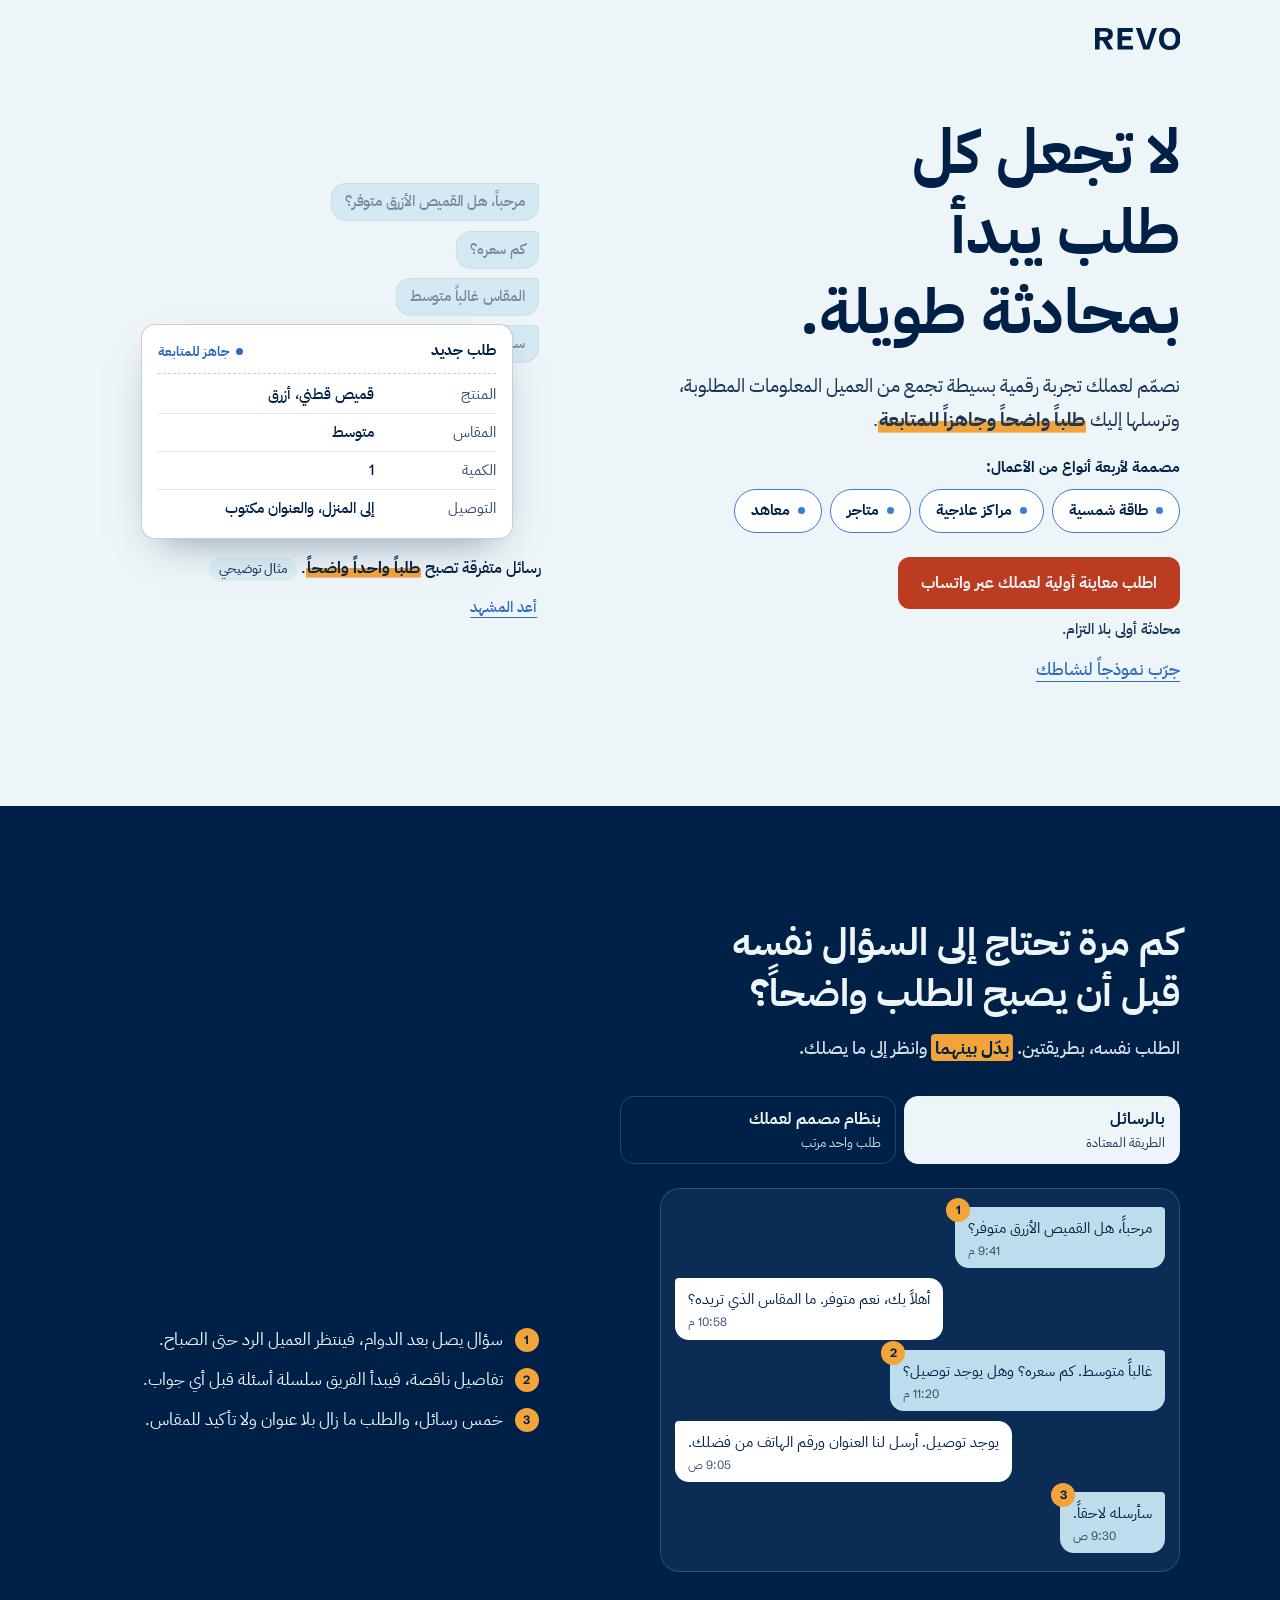
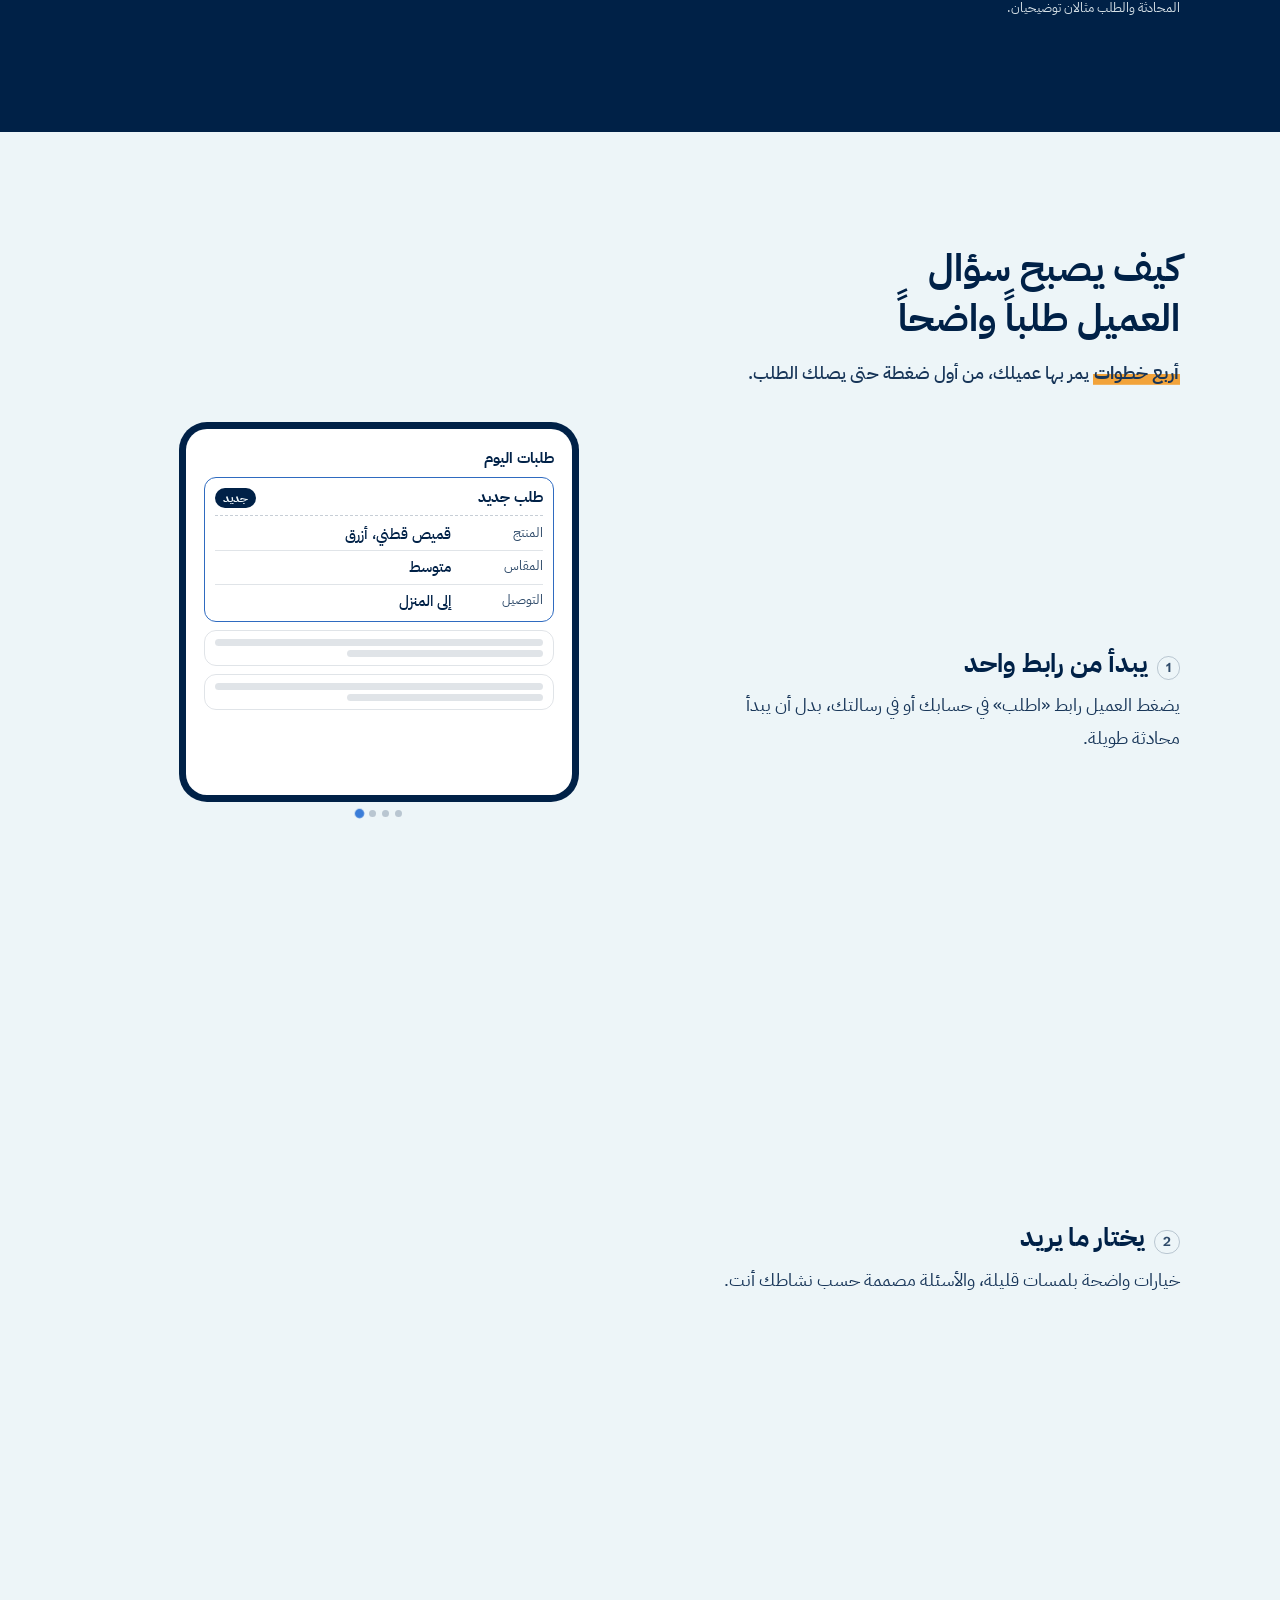
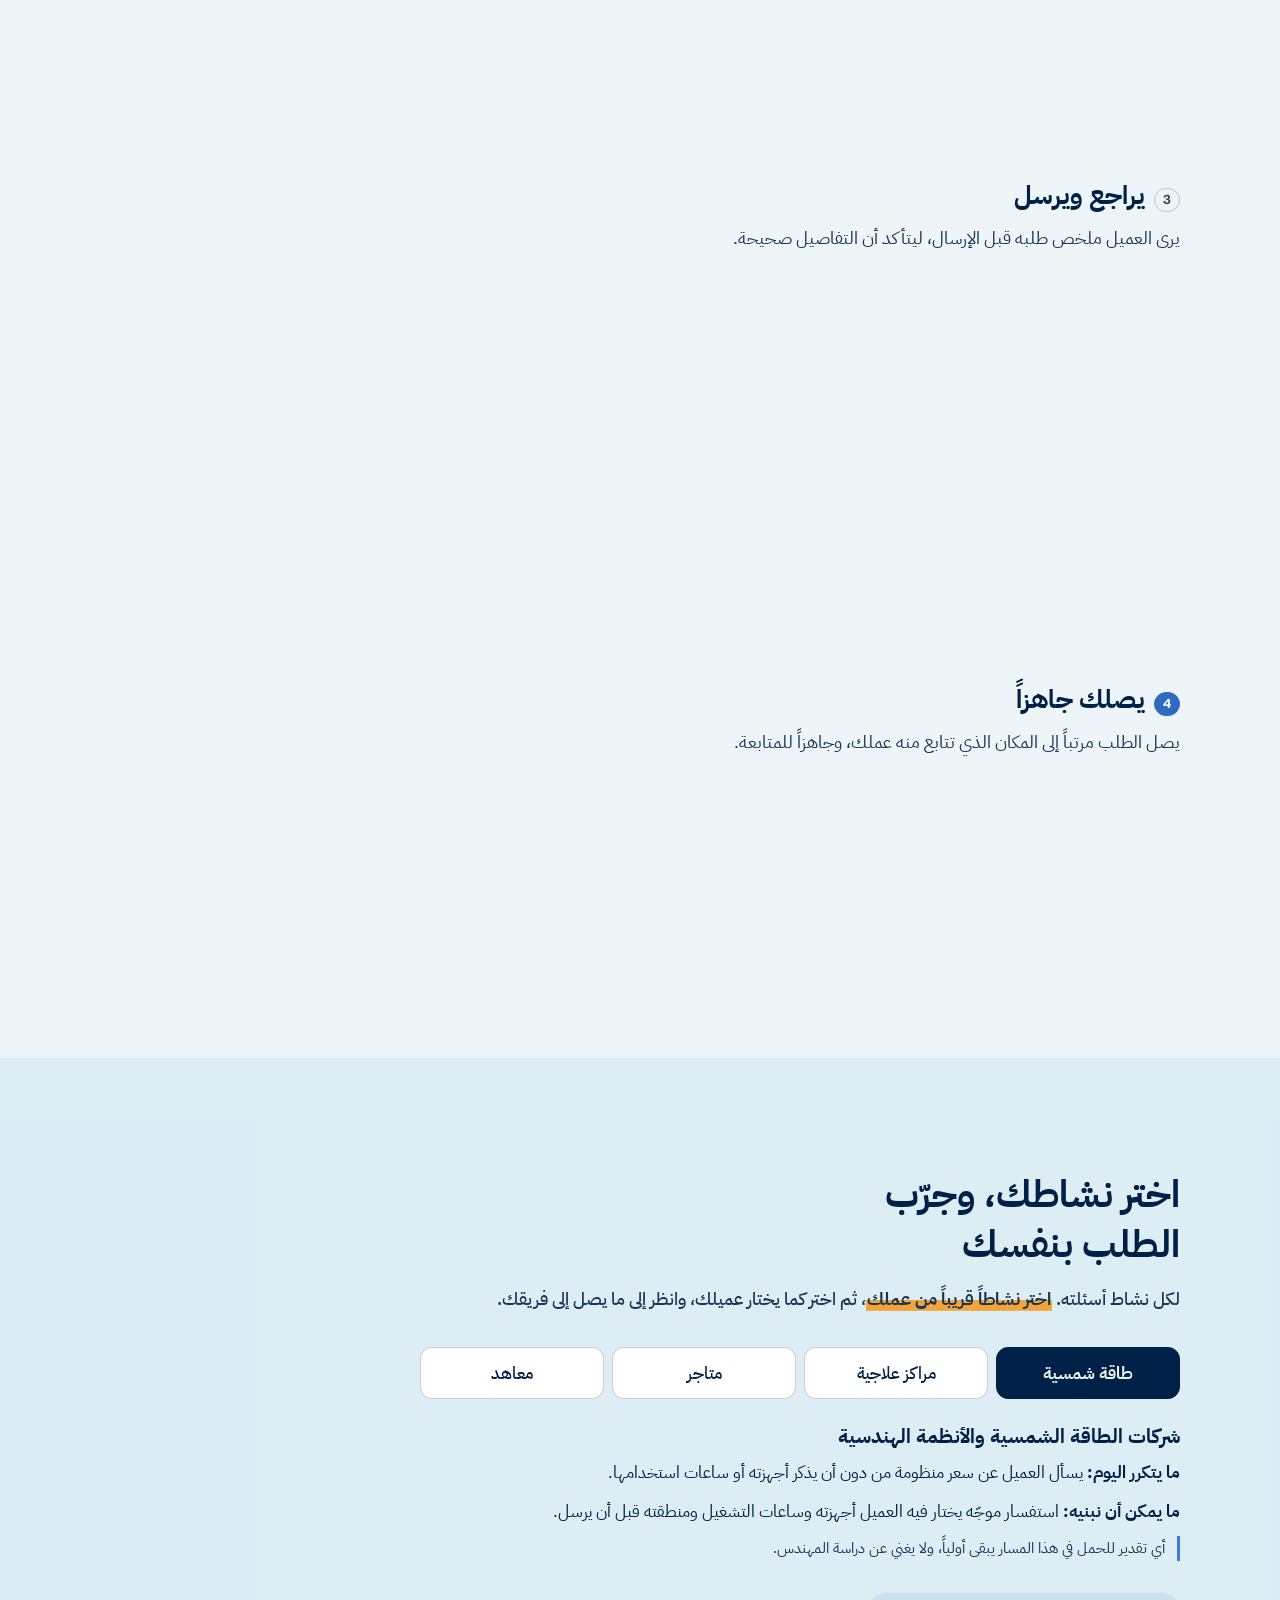
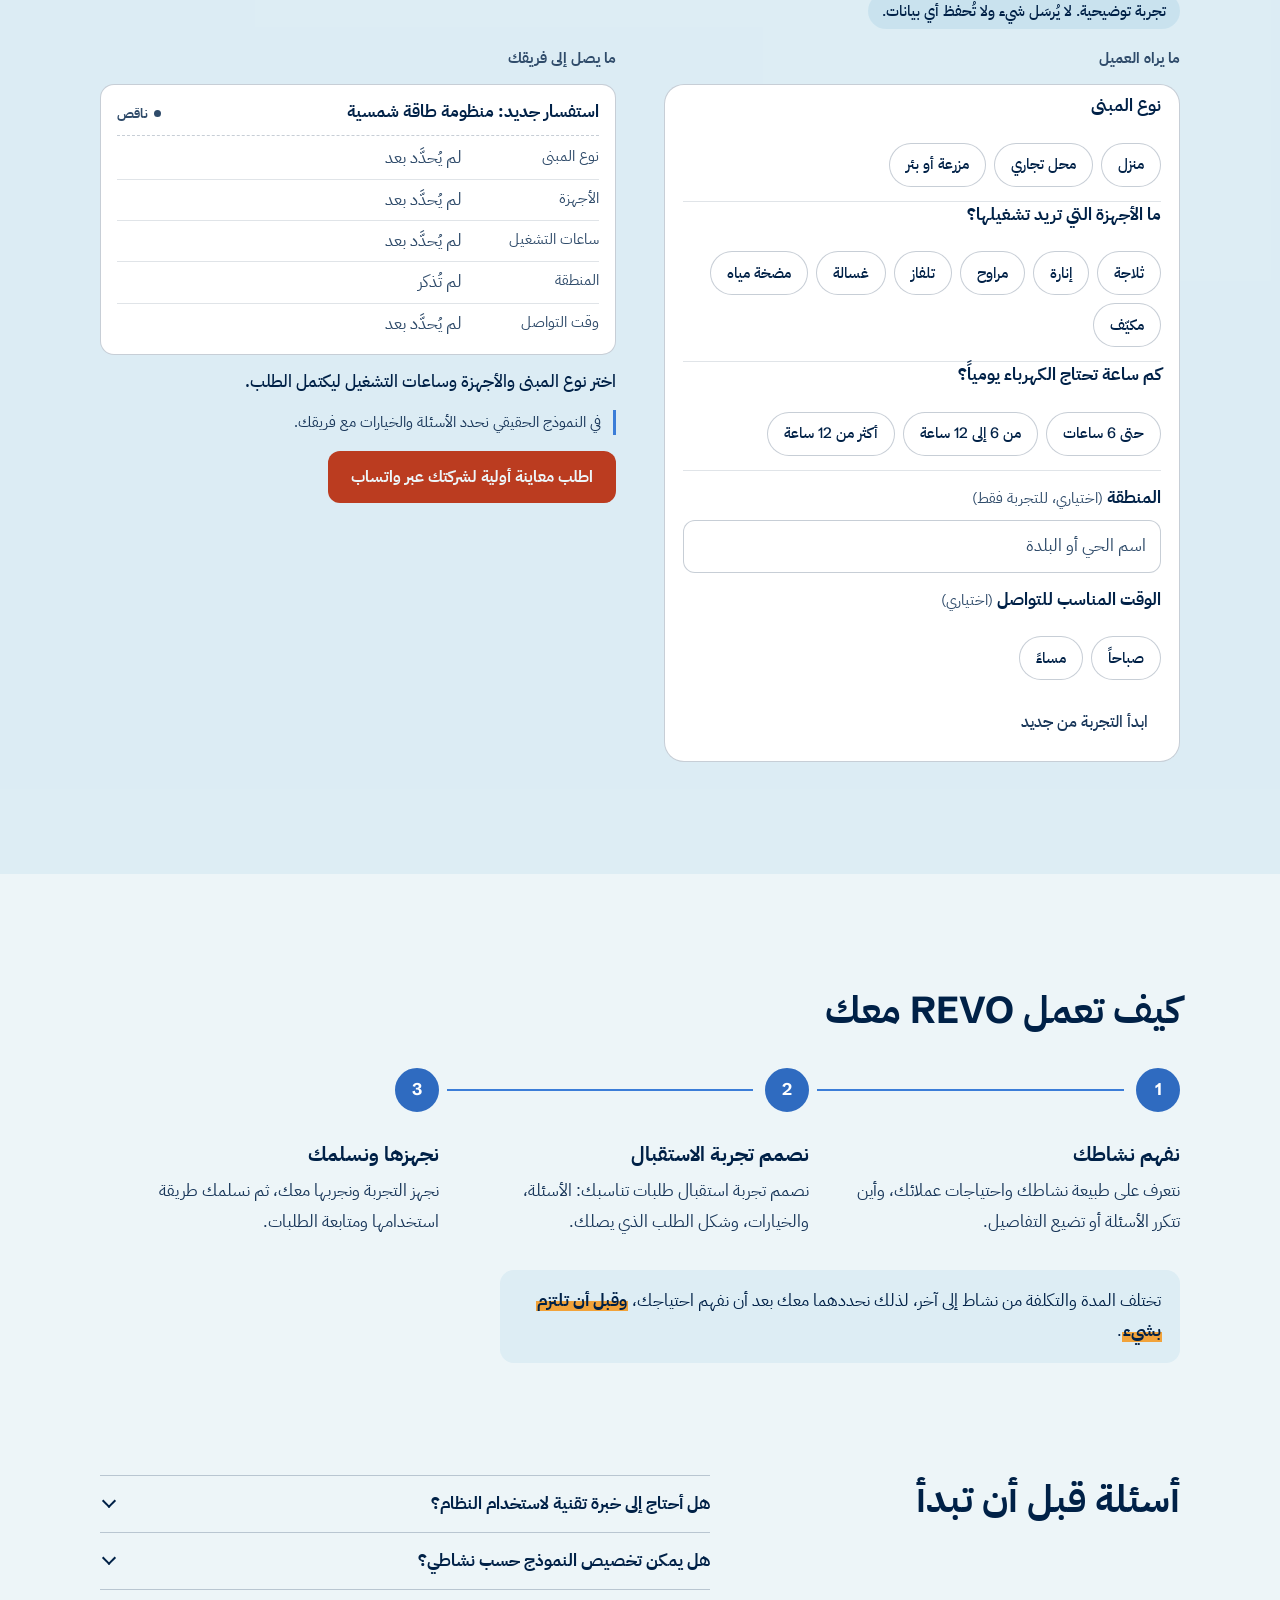
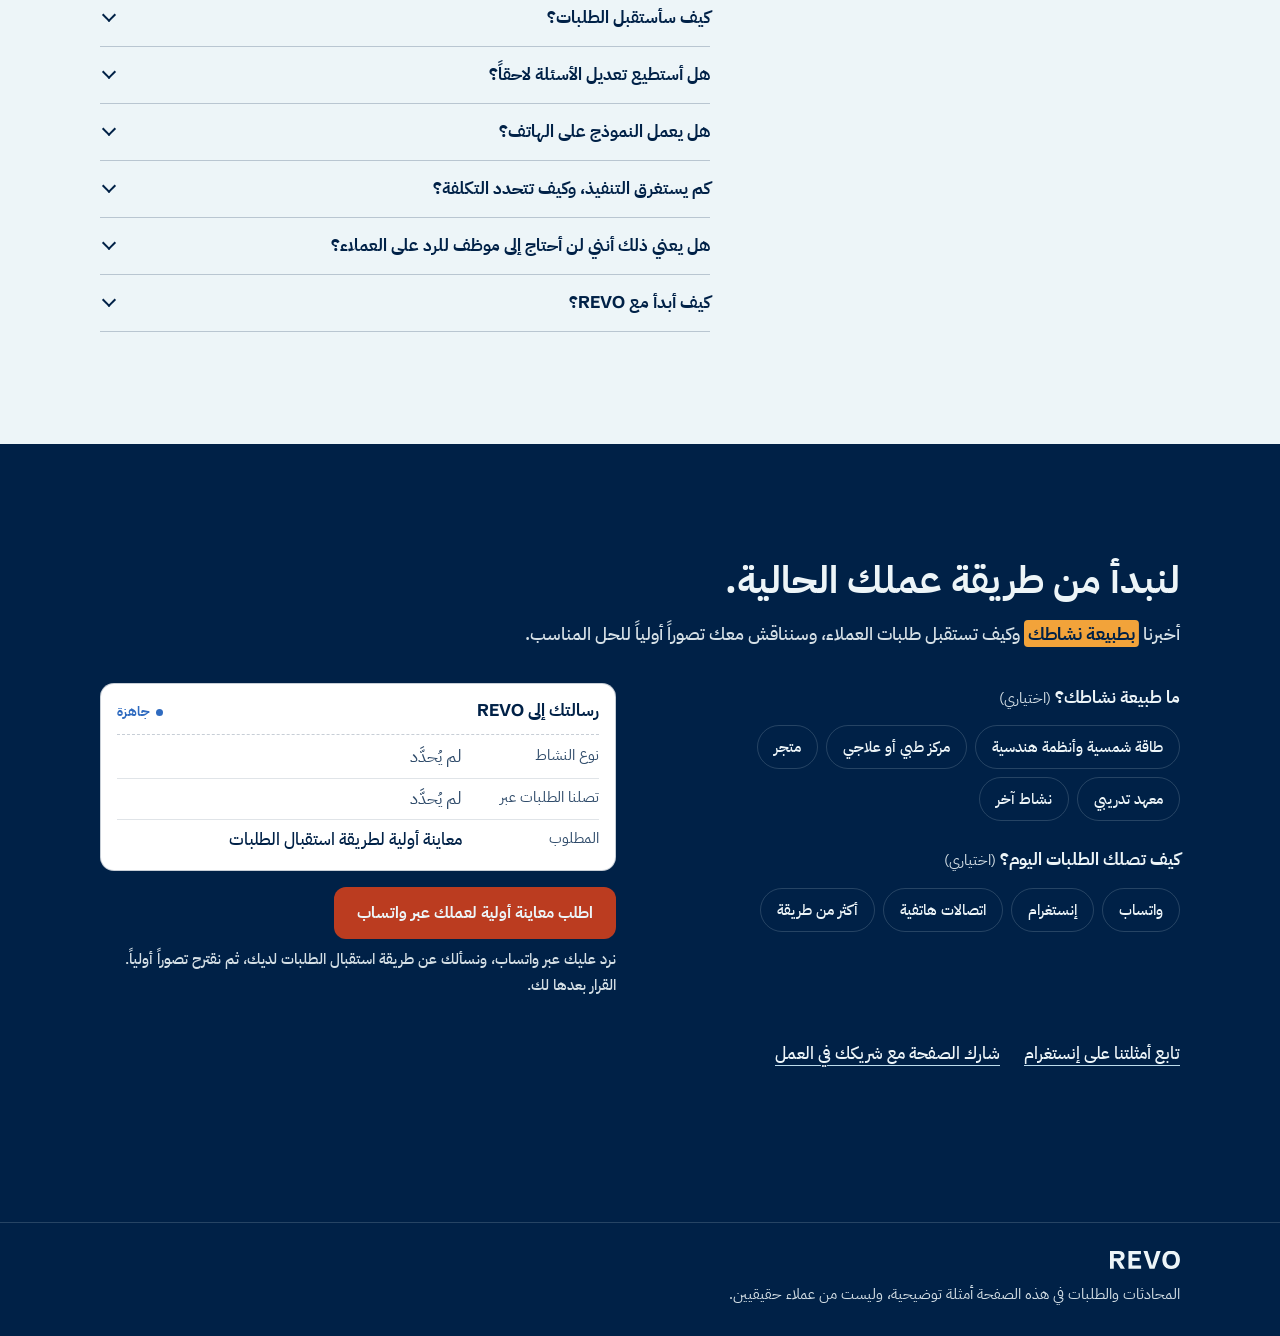
==== index.html @ 0b5551fc "REVO landing page: first public version Co-Authored-By: Claude Opus 5.5 <noreply@anthropic.com>" ====
<!doctype html>
<html lang="ar" dir="rtl" data-palette="brand">
<head>
  <meta charset="utf-8">
  <meta name="viewport" content="width=device-width, initial-scale=1, viewport-fit=cover">
  <title>REVO | نظّم استقبال طلبات عملائك</title>
  <meta name="description" content="تجربة رقمية بسيطة يختار فيها عميلك ما يريد، فيصلك طلب واضح وجاهز للمتابعة عبر واتساب. للمتاجر والمراكز العلاجية وشركات الطاقة الشمسية والمعاهد التدريبية.">
  <meta name="theme-color" content="#EDF5F8">
  <meta name="robots" content="index, follow">
  <!-- When the domain is known: add <link rel="canonical" href="https://DOMAIN/">,
       and make og:url and og:image absolute (WhatsApp needs an absolute image URL). -->
  <meta property="og:type" content="website">
  <meta property="og:locale" content="ar_AR">
  <meta property="og:site_name" content="REVO">
  <meta property="og:title" content="REVO | نظّم استقبال طلبات عملائك">
  <meta property="og:description" content="يختار عميلك ما يريد بخطوات قليلة، فيصلك طلب واضح وجاهز للمتابعة. اطلب معاينة أولية لعملك عبر واتساب.">
  <meta property="og:image" content="og-image.png">
  <meta property="og:image:width" content="1200">
  <meta property="og:image:height" content="630">
  <meta property="og:image:alt" content="REVO: طلب عميل مرتب يصل إلى صاحب العمل في رسالة واحدة">
  <meta name="twitter:card" content="summary_large_image">
  <link rel="icon" href="assets/revo-avatar.svg" type="image/svg+xml">
  <link rel="preload" href="fonts/IBMPlexSansArabic-Bold.woff2" as="font" type="font/woff2" crossorigin>
  <link rel="preload" href="fonts/IBMPlexSansArabic-Regular.woff2" as="font" type="font/woff2" crossorigin>
  <script>
    document.documentElement.classList.add("js");
    if ((window.matchMedia && matchMedia("(prefers-reduced-motion: no-preference)").matches) ||
        (/^(localhost|127\.0\.0\.1)$/.test(location.hostname) && /[?&]motion=1\b/.test(location.search))) {
      document.documentElement.classList.add("motion");
    }
    /* Failsafe: if the reveal script never runs, show everything. */
    setTimeout(function () { if (!window.__revealReady) document.documentElement.classList.add("reveal-all"); }, 2500);
  </script>
  <script src="config.js"></script>
  <link rel="stylesheet" href="styles.css">
  <script type="application/ld+json">
  {
    "@context": "https://schema.org",
    "@type": "Organization",
    "name": "REVO",
    "description": "حلول رقمية تساعد الأعمال على تنظيم استقبال استفسارات العملاء وطلباتهم.",
    "sameAs": ["https://www.instagram.com/rev0tech/"]
  }
  </script>
  <script src="content.js" defer></script>
  <script src="main.js" defer></script>
</head>
<body>
  <svg width="0" height="0" class="defs" aria-hidden="true" focusable="false">
    <symbol id="revo-wordmark" viewBox="69.3359375 -703.125 2782.25 715.8203125">
      <path fill-rule="evenodd" fill="currentColor" d="M2501.0 12.6953125Q2393.08984375 12.6953125 2314.4765625 -31.494140625Q2235.86328125 -75.68359375 2193.3828125 -157.470703125Q2150.90234375 -239.2578125 2150.90234375 -351.5625Q2150.90234375 -464.35546875 2193.3828125 -545.8984375Q2235.86328125 -627.44140625 2314.4765625 -671.630859375Q2393.08984375 -715.8203125 2501.48828125 -715.8203125Q2609.3984375 -715.8203125 2688.01171875 -671.630859375Q2766.625 -627.44140625 2809.10546875 -545.8984375Q2851.5859375 -464.35546875 2851.5859375 -351.5625Q2851.5859375 -239.2578125 2809.10546875 -157.470703125Q2766.625 -75.68359375 2688.01171875 -31.494140625Q2609.3984375 12.6953125 2501.0 12.6953125ZM69.3359375 0.0V-703.125H400.87890625Q651.85546875 -703.125 651.85546875 -499.51171875Q651.85546875 -336.0873718261719 478.53778076171875 -303.83087158203125L662.59765625 0.0H493.65234375L316.11328125 -295.8984375H220.21484375V0.0ZM803.71875 0.0V-703.125H1299.8125V-575.68359375H954.59765625V-430.6640625H1247.56640625V-308.59375H954.59765625V-127.44140625H1306.6484375V0.0ZM1644.546875 0.0 1398.94140625 -703.125H1561.05078125L1741.958984375 -117.64026641845703L1922.8671875 -703.125H2084.9765625L1839.37109375 0.0ZM2501.0 -114.74609375Q2561.546875 -114.74609375 2604.515625 -143.06640625Q2647.484375 -171.38671875 2670.43359375 -224.365234375Q2693.3828125 -277.34375 2693.3828125 -351.5625Q2693.3828125 -426.26953125 2670.43359375 -479.00390625Q2647.484375 -531.73828125 2604.515625 -560.05859375Q2561.546875 -588.37890625 2501.0 -588.37890625Q2440.94140625 -588.37890625 2397.97265625 -560.05859375Q2355.00390625 -531.73828125 2332.0546875 -479.00390625Q2309.10546875 -426.26953125 2309.10546875 -351.5625Q2309.10546875 -277.34375 2332.0546875 -224.365234375Q2355.00390625 -171.38671875 2397.97265625 -143.06640625Q2440.94140625 -114.74609375 2501.0 -114.74609375ZM220.21484375 -413.0859375H391.6015625Q444.3359375 -413.0859375 472.900390625 -435.302734375Q501.46484375 -457.51953125 501.46484375 -499.0234375Q501.46484375 -541.015625 472.412109375 -563.4765625Q443.359375 -585.9375 389.16015625 -585.9375H220.21484375Z"/>
    </symbol>
    <symbol id="i-check" viewBox="0 0 24 24"><path d="M5 12.5l4.2 4.2L19 7" fill="none" stroke="currentColor" stroke-width="2.4" stroke-linecap="round" stroke-linejoin="round"/></symbol>
    <symbol id="i-link" viewBox="0 0 24 24"><path d="M10 14a4 4 0 0 0 5.7 0l3-3a4 4 0 0 0-5.7-5.7l-1 1M14 10a4 4 0 0 0-5.7 0l-3 3a4 4 0 0 0 5.7 5.7l1-1" fill="none" stroke="currentColor" stroke-width="2" stroke-linecap="round"/></symbol>
  </svg>

  <a class="skip" href="#main">انتقل إلى المحتوى</a>

  <header class="site-header container">
    <a class="brand" href="#top" aria-label="REVO، أعلى الصفحة">
      <svg class="wordmark" viewBox="0 0 2782.25 715.8203125" aria-hidden="true" focusable="false"><use href="#revo-wordmark"/></svg>
    </a>
  </header>

  <main id="main">

    <!-- 1 · Hero: scattered messages become one request -->
    <section class="hero container" id="top" aria-labelledby="hero-title">
      <div class="hero-copy">
        <h1 id="hero-title" class="reveal-words">لا تجعل كل طلب يبدأ بمحادثة طويلة.</h1>
        <script>
          /* Split the headline into words before first paint, so the entrance never flashes. */
          (function () {
            var h = document.getElementById("hero-title");
            if (!document.documentElement.classList.contains("motion")) return;
            var words = h.textContent.trim().split(/\s+/);
            h.setAttribute("aria-label", h.textContent.trim());
            h.innerHTML = words.map(function (w, i) {
              return '<span class="w" aria-hidden="true"><span class="wi" style="--i:' + i + '">' + w + "</span></span>";
            }).join(" ");
            h.classList.add("is-revealing");
          })();
        </script>
        <p class="lead" data-reveal="words" data-delay="380">نصمّم لعملك تجربة رقمية بسيطة تجمع من العميل المعلومات المطلوبة، وترسلها إليك <mark class="hl">طلباً واضحاً وجاهزاً للمتابعة</mark>.</p>
        <p class="who-label" data-reveal data-delay="1000">مصممة لأربعة أنواع من الأعمال:</p>
        <ul class="sector-chips" aria-label="أنواع الأعمال">
          <li data-reveal data-delay="1080"><a href="#solar">طاقة شمسية</a></li>
          <li data-reveal data-delay="1150"><a href="#clinics">مراكز علاجية</a></li>
          <li data-reveal data-delay="1220"><a href="#stores">متاجر</a></li>
          <li data-reveal data-delay="1290"><a href="#institutes">معاهد</a></li>
        </ul>
        <div class="cta-group" id="hero-cta" data-reveal data-delay="1420">
          <a class="btn btn-primary" data-wa data-wa-from="hero" href="https://wa.me/" target="_blank" rel="noopener">اطلب معاينة أولية لعملك عبر واتساب</a>
          <p class="micro">محادثة أولى بلا التزام.</p>
        </div>
        <a class="link-quiet" href="#try" data-reveal data-delay="1560">جرّب نموذجاً لنشاطك</a>
      </div>

      <figure class="hero-scene">
        <p class="sr-only">مثال توضيحي: أربع رسائل متفرقة من عميل تتحول إلى طلب واحد مرتب فيه المنتج والمقاس والكمية وطريقة التوصيل.</p>
        <div class="scene is-playing" id="hero-scene" aria-hidden="true">
          <div class="scene-msgs">
            <p class="sm sm-1">مرحباً، هل القميص الأزرق متوفر؟</p>
            <p class="sm sm-2">كم سعره؟</p>
            <p class="sm sm-3">المقاس غالباً متوسط</p>
            <p class="sm sm-4">سأرسل العنوان لاحقاً</p>
          </div>
          <div class="slip scene-slip">
            <div class="slip-head">
              <span class="slip-title">طلب جديد</span>
              <span class="slip-state">جاهز للمتابعة</span>
            </div>
            <dl class="slip-rows">
              <div><dt>المنتج</dt><dd>قميص قطني، أزرق</dd></div>
              <div><dt>المقاس</dt><dd>متوسط</dd></div>
              <div><dt>الكمية</dt><dd>1</dd></div>
              <div><dt>التوصيل</dt><dd>إلى المنزل، والعنوان مكتوب</dd></div>
            </dl>
          </div>
        </div>
        <figcaption data-reveal data-delay="2350">
          <span class="cap-text">رسائل متفرقة تصبح <mark class="hl">طلباً واحداً واضحاً</mark>. <span class="tag">مثال توضيحي</span></span>
          <button type="button" class="replay" id="hero-replay" aria-controls="hero-scene">أعد المشهد</button>
        </figcaption>
      </figure>
    </section>

    <!-- 2 · Compare: recognise the problem, see the difference -->
    <section class="band-dark" id="compare" aria-labelledby="compare-title">
      <div class="container section">
        <h2 id="compare-title" data-reveal="words">كم مرة تحتاج إلى السؤال نفسه قبل أن يصبح الطلب واضحاً؟</h2>
        <p class="section-lead" data-reveal="words">الطلب نفسه، بطريقتين. <mark class="hl">بدّل بينهما</mark> وانظر إلى ما يصلك.</p>

        <div class="ba">
          <fieldset class="switch" data-reveal>
            <legend class="sr-only">اختر طريقة استقبال الطلب</legend>
            <input type="radio" name="ba" id="ba-before" value="before" checked>
            <label for="ba-before"><strong>بالرسائل</strong><span>الطريقة المعتادة</span></label>
            <input type="radio" name="ba" id="ba-after" value="after">
            <label for="ba-after"><strong>بنظام مصمم لعملك</strong><span>طلب واحد مرتب</span></label>
          </fieldset>

          <div class="ba-stage">
            <div class="ba-state ba-before">
              <div class="chat" role="list" aria-label="محادثة توضيحية بالرسائل">
                <p class="msg from-customer" role="listitem" data-reveal data-step="300"><span>مرحباً، هل القميص الأزرق متوفر؟</span><time>9:41 م</time><b class="pin" aria-hidden="true">1</b></p>
                <p class="msg from-shop" role="listitem" data-reveal data-step="300"><span>أهلاً بك، نعم متوفر. ما المقاس الذي تريده؟</span><time>10:58 م</time></p>
                <p class="msg from-customer" role="listitem" data-reveal data-step="300"><span>غالباً متوسط. كم سعره؟ وهل يوجد توصيل؟</span><time>11:20 م</time><b class="pin" aria-hidden="true">2</b></p>
                <p class="msg from-shop" role="listitem" data-reveal data-step="300"><span>يوجد توصيل. أرسل لنا العنوان ورقم الهاتف من فضلك.</span><time>9:05 ص</time></p>
                <p class="msg from-customer" role="listitem" data-reveal data-step="300"><span>سأرسله لاحقاً.</span><time>9:30 ص</time><b class="pin" aria-hidden="true">3</b></p>
              </div>
              <ol class="notes">
                <li data-reveal data-step="180"><b>1</b>سؤال يصل بعد الدوام، فينتظر العميل الرد حتى الصباح.</li>
                <li data-reveal data-step="180"><b>2</b>تفاصيل ناقصة، فيبدأ الفريق سلسلة أسئلة قبل أي جواب.</li>
                <li data-reveal data-step="180"><b>3</b>خمس رسائل، والطلب ما زال بلا عنوان ولا تأكيد للمقاس.</li>
              </ol>
            </div>

            <div class="ba-state ba-after">
              <div class="slip">
                <div class="slip-head">
                  <span class="slip-title">طلب جديد</span>
                  <span class="slip-state">جاهز للمتابعة</span>
                </div>
                <dl class="slip-rows">
                  <div><dt>المنتج</dt><dd>قميص قطني، أزرق</dd></div>
                  <div><dt>المقاس</dt><dd>متوسط</dd></div>
                  <div><dt>الكمية</dt><dd>1</dd></div>
                  <div><dt>التوصيل</dt><dd>إلى المنزل</dd></div>
                  <div><dt>العنوان</dt><dd>مكتوب كاملاً في الطلب</dd></div>
                  <div><dt>ملاحظة</dt><dd>أفضّل التوصيل مساءً</dd></div>
                </dl>
              </div>
              <ol class="notes is-good">
                <li><b>1</b>كل التفاصيل في رسالة واحدة.</li>
                <li><b>2</b>أسئلة متابعة أقل، لأن العميل اختار بنفسه.</li>
                <li><b>3</b>الرد والتنفيذ يبقيان عند فريقك.</li>
              </ol>
            </div>
          </div>
          <p class="ba-note" data-reveal>المحادثة والطلب مثالان توضيحيان.</p>
        </div>
      </div>
    </section>

    <!-- 3 · Story: how a question becomes a request -->
    <section class="story" id="story" aria-labelledby="story-title">
      <div class="container section">
        <h2 id="story-title" data-reveal="words">كيف يصبح سؤال العميل طلباً واضحاً</h2>
        <p class="section-lead" data-reveal="words"><mark class="hl">أربع خطوات</mark> يمر بها عميلك، من أول ضغطة حتى يصلك الطلب.</p>

        <div class="story-grid">
          <div class="story-stage" aria-hidden="true" data-reveal>
            <div class="device" id="story-device" data-step="4">
              <div class="screen-layer" data-screen="1">
                <div class="prof">
                  <span class="prof-avatar">م</span>
                  <span class="prof-name">متجرك</span>
                  <span class="prof-bio">ملابس قطنية بمقاسات متعددة.</span>
                  <span class="prof-bio">التوصيل إلى المنزل.</span>
                </div>
                <span class="link-chip"><svg><use href="#i-link"/></svg>اطلب بخطوات قليلة</span>
                <div class="prof-grid"><i></i><i></i><i></i><i></i><i></i><i></i></div>
              </div>
              <div class="screen-layer" data-screen="2">
                <p class="scr-title">اختر طلبك</p>
                <div class="pick"><span class="pick-label">المنتج</span><span class="pick-row is-chosen"><span>قميص قطني، أزرق</span><svg class="tick"><use href="#i-check"/></svg></span></div>
                <div class="pick"><span class="pick-label">المقاس</span><span class="chips"><span class="chip">صغير</span><span class="chip is-chosen">متوسط</span><span class="chip">كبير</span></span></div>
                <div class="pick"><span class="pick-label">التوصيل</span><span class="chips"><span class="chip is-chosen">إلى المنزل</span><span class="chip">استلام</span></span></div>
                <div class="pick"><span class="pick-label">العنوان</span><span class="field-mock">شارع النخيل، بناء 4</span></div>
              </div>
              <div class="screen-layer" data-screen="3">
                <p class="scr-title">راجع طلبك</p>
                <dl class="slip-rows">
                  <div><dt>المنتج</dt><dd>قميص قطني، أزرق</dd></div>
                  <div><dt>المقاس</dt><dd>متوسط</dd></div>
                  <div><dt>التوصيل</dt><dd>إلى المنزل</dd></div>
                  <div><dt>العنوان</dt><dd>شارع النخيل، بناء 4</dd></div>
                </dl>
                <span class="send-mock">أرسل الطلب</span>
              </div>
              <div class="screen-layer" data-screen="4">
                <p class="scr-title">طلبات اليوم</p>
                <div class="inbox-new">
                  <div class="slip-head"><span class="slip-title">طلب جديد</span><span class="pill-new">جديد</span></div>
                  <dl class="slip-rows">
                    <div><dt>المنتج</dt><dd>قميص قطني، أزرق</dd></div>
                    <div><dt>المقاس</dt><dd>متوسط</dd></div>
                    <div><dt>التوصيل</dt><dd>إلى المنزل</dd></div>
                  </dl>
                </div>
                <div class="inbox-old"><i></i><i></i></div>
                <div class="inbox-old"><i></i><i></i></div>
              </div>
            </div>
            <div class="dots" id="story-dots"><i></i><i></i><i></i><i></i></div>
          </div>

          <ol class="story-steps">
            <li class="story-step" data-reveal data-step-n="1">
              <h3>يبدأ من رابط واحد</h3>
              <p>يضغط العميل رابط «اطلب» في حسابك أو في رسالتك، بدل أن يبدأ محادثة طويلة.</p>
            </li>
            <li class="story-step" data-reveal data-step-n="2">
              <h3>يختار ما يريد</h3>
              <p>خيارات واضحة بلمسات قليلة، والأسئلة مصممة حسب نشاطك أنت.</p>
            </li>
            <li class="story-step" data-reveal data-step-n="3">
              <h3>يراجع ويرسل</h3>
              <p>يرى العميل ملخص طلبه قبل الإرسال، ليتأكد أن التفاصيل صحيحة.</p>
            </li>
            <li class="story-step" data-reveal data-step-n="4">
              <h3>يصلك جاهزاً</h3>
              <p>يصل الطلب مرتباً إلى المكان الذي تتابع منه عملك، وجاهزاً للمتابعة.</p>
            </li>
          </ol>
        </div>
      </div>
    </section>

    <!-- 4 · Choose your business and try it -->
    <section class="section-tint" id="try" aria-labelledby="try-title">
      <div class="container section">
        <h2 id="try-title" data-reveal="words">اختر نشاطك، وجرّب الطلب بنفسك</h2>
        <p class="section-lead" data-reveal="words">لكل نشاط أسئلته. <mark class="hl">اختر نشاطاً قريباً من عملك</mark>، ثم اختر كما يختار عميلك، وانظر إلى ما يصل إلى فريقك.</p>

        <div class="sector-tabs" role="tablist" aria-label="أنواع الأنشطة" hidden data-reveal>
          <button type="button" role="tab" id="tab-solar" aria-controls="try-panel" data-cat="solar">طاقة شمسية</button>
          <button type="button" role="tab" id="tab-clinics" aria-controls="try-panel" data-cat="clinics">مراكز علاجية</button>
          <button type="button" role="tab" id="tab-stores" aria-controls="try-panel" data-cat="stores">متاجر</button>
          <button type="button" role="tab" id="tab-institutes" aria-controls="try-panel" data-cat="institutes">معاهد</button>
        </div>

        <div class="try-panel" id="try-panel">
          <article class="sector" id="solar">
            <h3 data-reveal>شركات الطاقة الشمسية والأنظمة الهندسية</h3>
            <p data-reveal><b>ما يتكرر اليوم:</b> يسأل العميل عن سعر منظومة من دون أن يذكر أجهزته أو ساعات استخدامها.</p>
            <p data-reveal><b>ما يمكن أن نبنيه:</b> استفسار موجّه يختار فيه العميل أجهزته وساعات التشغيل ومنطقته قبل أن يرسل.</p>
            <p class="note" data-reveal>أي تقدير للحمل في هذا المسار يبقى أولياً، ولا يغني عن دراسة المهندس.</p>
          </article>
          <article class="sector" id="clinics">
            <h3 data-reveal>المراكز الطبية والعلاجية والعلاج الفيزيائي وعيادات الأسنان</h3>
            <p data-reveal><b>ما يتكرر اليوم:</b> يجمع الاستقبال تفاصيل الموعد نفسها مع كل مراجع، ويجيب مراراً عن الدوام والخدمات.</p>
            <p data-reveal><b>ما يمكن أن نبنيه:</b> مسار بسيط لطلب موعد، يختار فيه المراجع الخدمة والفترة المناسبة.</p>
            <p class="note" data-reveal>لا يجمع هذا المسار تشخيصاً أو صوراً أو تفاصيل صحية. يكفيه ما يحتاجه الاستقبال لتنظيم الموعد.</p>
          </article>
          <article class="sector" id="stores">
            <h3 data-reveal>المتاجر والأعمال التي تبيع منتجات</h3>
            <p data-reveal><b>ما يتكرر اليوم:</b> أسئلة متكررة عن السعر والمقاس والتوفر والتوصيل، ثم جمع العنوان يدوياً.</p>
            <p data-reveal><b>ما يمكن أن نبنيه:</b> كتالوج واضح بالمنتجات، وطلب موجّه يختار فيه العميل المواصفات ويكتب بيانات التوصيل.</p>
          </article>
          <article class="sector" id="institutes">
            <h3 data-reveal>المعاهد التدريبية والمراكز التعليمية</h3>
            <p data-reveal><b>ما يتكرر اليوم:</b> يجيب الفريق كل يوم عن الدورات والمواعيد والرسوم وطريقة التسجيل.</p>
            <p data-reveal><b>ما يمكن أن نبنيه:</b> استفسار تسجيل موجّه يختار فيه المتدرب الدورة والموعد الذي يناسبه.</p>
          </article>

          <div class="demo js-only">
            <p class="tag tag-strong" data-reveal>تجربة توضيحية. لا يُرسَل شيء ولا تُحفظ أي بيانات.</p>
            <div class="demo-grid" data-reveal>
              <div class="demo-customer">
                <p class="pane-label">ما يراه العميل</p>
                <form class="demo-form" id="demo-form" novalidate></form>
              </div>
              <div class="demo-output">
                <p class="pane-label">ما يصل إلى فريقك</p>
                <div class="slip slip-demo" id="demo-slip">
                  <div class="slip-head">
                    <span class="slip-title" id="demo-title">طلب جديد</span>
                    <span class="slip-state" id="demo-state" data-done="false">ناقص</span>
                  </div>
                  <dl class="slip-rows" id="demo-rows"></dl>
                </div>
                <p class="demo-status" id="demo-status" role="status" aria-live="polite"></p>
                <p class="note">في النموذج الحقيقي نحدد الأسئلة والخيارات مع فريقك.</p>
                <a class="btn btn-primary" id="demo-cta" data-wa data-wa-cat="solar" data-wa-from="try" href="https://wa.me/" target="_blank" rel="noopener">اطلب معاينة أولية لعملك عبر واتساب</a>
              </div>
            </div>
          </div>
        </div>
      </div>
    </section>

    <!-- 5 · How working with REVO begins -->
    <section class="section container" id="steps" aria-labelledby="steps-title">
      <h2 id="steps-title" data-reveal="words">كيف تعمل REVO معك</h2>
      <ol class="steps">
        <li data-reveal data-step="220">
          <h3>نفهم نشاطك</h3>
          <p>نتعرف على طبيعة نشاطك واحتياجات عملائك، وأين تتكرر الأسئلة أو تضيع التفاصيل.</p>
        </li>
        <li data-reveal data-step="220">
          <h3>نصمم تجربة الاستقبال</h3>
          <p>نصمم تجربة استقبال طلبات تناسبك: الأسئلة، والخيارات، وشكل الطلب الذي يصلك.</p>
        </li>
        <li data-reveal data-step="220">
          <h3>نجهزها ونسلمك</h3>
          <p>نجهز التجربة ونجربها معك، ثم نسلمك طريقة استخدامها ومتابعة الطلبات.</p>
        </li>
      </ol>
      <p class="steps-note" data-reveal="words">تختلف المدة والتكلفة من نشاط إلى آخر، لذلك نحددهما معك بعد أن نفهم احتياجك، <mark class="hl">وقبل أن تلتزم بشيء</mark>.</p>
    </section>

    <!-- 6 · FAQ -->
    <section class="section container faq-wrap" id="faq" aria-labelledby="faq-title">
      <h2 id="faq-title" data-reveal="words">أسئلة قبل أن تبدأ</h2>
      <div class="faq">
        <details data-reveal data-step="90">
          <summary>هل أحتاج إلى خبرة تقنية لاستخدام النظام؟</summary>
          <p>لا. نصمم كل شيء ليكون واضحاً لك ولفريقك، ونشرح لكم طريقة التعامل مع الطلبات قبل التسليم.</p>
        </details>
        <details data-reveal data-step="90">
          <summary>هل يمكن تخصيص النموذج حسب نشاطي؟</summary>
          <p>نعم. نبدأ من طريقتك الحالية في استقبال الطلبات، ثم نحدد الأسئلة والخيارات وشكل الطلب الذي يصلك حسب نشاطك. الأمثلة في هذه الصفحة للتوضيح فقط.</p>
        </details>
        <details data-reveal data-step="90">
          <summary>كيف سأستقبل الطلبات؟</summary>
          <p>نحدد معك المكان الأنسب لاستقبالها حسب طريقة عملك، بحيث يصلك كل طلب مرتباً وواضحاً وجاهزاً للمتابعة.</p>
        </details>
        <details data-reveal data-step="90">
          <summary>هل أستطيع تعديل الأسئلة لاحقاً؟</summary>
          <p>نعم، يمكن تعديل الأسئلة والخيارات عندما يتغير عملك أو تضيف خدمة جديدة. نتفق معك على طريقة التعديل عند التسليم.</p>
        </details>
        <details data-reveal data-step="90">
          <summary>هل يعمل النموذج على الهاتف؟</summary>
          <p>نعم. نصممه ليعمل على الهاتف أولاً، ونجربه معك على هاتفك قبل التسليم.</p>
        </details>
        <details data-reveal data-step="90">
          <summary>كم يستغرق التنفيذ، وكيف تتحدد التكلفة؟</summary>
          <p>يعتمد الأمران على حجم الحل وعدد خطواته. بعد المحادثة الأولى نعرض عليك ما سننفذه ومدته وتكلفته بوضوح، والقرار بعدها لك.</p>
        </details>
        <details data-reveal data-step="90">
          <summary>هل يعني ذلك أنني لن أحتاج إلى موظف للرد على العملاء؟</summary>
          <p>لا. يختصر النموذج الأسئلة المتكررة ويرتب الطلب قبل أن يصلك، أما المتابعة والتنفيذ والتواصل مع العميل فتبقى عند فريقك.</p>
        </details>
        <details data-reveal data-step="90">
          <summary>كيف أبدأ مع REVO؟</summary>
          <p>اضغط «اطلب معاينة أولية لعملك»، واكتب لنا عن نشاطك وكيف تصلك الطلبات اليوم. نرد عليك ونتفق على محادثة قصيرة لفهم احتياجك.</p>
        </details>
      </div>
    </section>

    <!-- 7 · Final: the visitor's own request to REVO -->
    <section class="band-dark" id="start" aria-labelledby="start-title">
      <div class="container section final">
        <h2 id="start-title" data-reveal="words">لنبدأ من طريقة عملك الحالية.</h2>
        <p class="section-lead" data-reveal="words">أخبرنا <mark class="hl">بطبيعة نشاطك</mark> وكيف تستقبل طلبات العملاء، وسنناقش معك تصوراً أولياً للحل المناسب.</p>

        <div class="final-grid">
          <div class="final-pickers">
            <fieldset class="picker" data-reveal>
              <legend>ما طبيعة نشاطك؟ <span class="optional">(اختياري)</span></legend>
              <div class="options" id="final-options"></div>
            </fieldset>
            <fieldset class="picker" data-reveal>
              <legend>كيف تصلك الطلبات اليوم؟ <span class="optional">(اختياري)</span></legend>
              <div class="options" id="channel-options">
                <input type="radio" name="channel" id="ch-wa" value="واتساب"><label for="ch-wa">واتساب</label>
                <input type="radio" name="channel" id="ch-ig" value="إنستغرام"><label for="ch-ig">إنستغرام</label>
                <input type="radio" name="channel" id="ch-phone" value="اتصالات هاتفية"><label for="ch-phone">اتصالات هاتفية</label>
                <input type="radio" name="channel" id="ch-mix" value="أكثر من طريقة"><label for="ch-mix">أكثر من طريقة</label>
              </div>
            </fieldset>
          </div>

          <div class="final-request">
            <div class="slip slip-final" data-reveal>
              <div class="slip-head">
                <span class="slip-title">رسالتك إلى REVO</span>
                <span class="slip-state">جاهزة</span>
              </div>
              <dl class="slip-rows">
                <div><dt>نوع النشاط</dt><dd id="final-cat" data-empty="true">لم يُحدَّد</dd></div>
                <div><dt>تصلنا الطلبات عبر</dt><dd id="final-channel" data-empty="true">لم يُحدَّد</dd></div>
                <div><dt>المطلوب</dt><dd>معاينة أولية لطريقة استقبال الطلبات</dd></div>
              </dl>
            </div>
            <a data-reveal class="btn btn-primary" id="final-cta" data-wa data-wa-from="final" href="https://wa.me/" target="_blank" rel="noopener">اطلب معاينة أولية لعملك عبر واتساب</a>
            <p class="micro" data-reveal>نرد عليك عبر واتساب، ونسألك عن طريقة استقبال الطلبات لديك، ثم نقترح تصوراً أولياً. القرار بعدها لك.</p>
          </div>
        </div>

        <div class="secondary-actions" data-reveal>
          <a class="link-quiet" data-ig data-ig-from="final" href="https://www.instagram.com/rev0tech/" target="_blank" rel="noopener">تابع أمثلتنا على إنستغرام</a>
          <button type="button" class="link-quiet as-button" data-share>شارك الصفحة مع شريكك في العمل</button>
        </div>
        <p class="share-status" role="status" aria-live="polite"></p>
      </div>
    </section>
  </main>

  <footer class="site-footer">
    <div class="container footer-inner">
      <svg class="wordmark" viewBox="0 0 2782.25 715.8203125" role="img" aria-label="REVO" focusable="false"><use href="#revo-wordmark"/></svg>
      <p>المحادثات والطلبات في هذه الصفحة أمثلة توضيحية، وليست من عملاء حقيقيين.</p>
    </div>
  </footer>

  <a class="demo-peek" id="demo-peek" href="#demo-slip" aria-hidden="true" tabindex="-1">
    <span>الطلب الناتج: <strong id="peek-count">0 من 0</strong></span>
    <span class="peek-go">اعرضه</span>
  </a>

  <div class="sticky-cta" id="sticky-cta" aria-hidden="true">
    <a class="btn btn-primary" data-wa data-wa-from="sticky" href="https://wa.me/" target="_blank" rel="noopener" tabindex="-1">اطلب معاينة أولية لعملك عبر واتساب</a>
  </div>

  <dialog class="wa-dialog" id="wa-dialog" aria-labelledby="wa-dialog-title">
    <h2 id="wa-dialog-title">نفتح لك واتساب الآن</h2>
    <p id="wa-dialog-text">رسالتك جاهزة في واتساب. اضغط «إرسال» لتصلنا، ونتابع معك من هناك.</p>
    <p class="micro" id="wa-dialog-fallback">إذا لم يُفتح واتساب، <a id="wa-dialog-link" href="https://wa.me/" target="_blank" rel="noopener">افتحه من هنا</a>.</p>
    <div class="dialog-actions">
      <a class="btn btn-secondary" data-ig data-ig-from="dialog" href="https://www.instagram.com/rev0tech/" target="_blank" rel="noopener">تابع أمثلتنا على إنستغرام</a>
      <button type="button" class="btn btn-secondary" data-share>شارك الصفحة مع شريكك في العمل</button>
      <button type="button" class="btn btn-quiet" data-close-dialog>إغلاق</button>
    </div>
    <p class="share-status" role="status" aria-live="polite"></p>
  </dialog>
</body>
</html>
---- styles.css ----
/* REVO landing page. Mobile first, RTL, logical properties throughout.
   Motion: transform and opacity only; every animated state has a still end state
   (used as-is under prefers-reduced-motion and without JavaScript). */

/* ---------- Fonts (self-hosted, SIL OFL) ---------- */
@font-face { font-family: "Plex Arabic"; src: url("fonts/IBMPlexSansArabic-Regular.woff2") format("woff2"); font-weight: 400; font-style: normal; font-display: swap; }
@font-face { font-family: "Plex Arabic"; src: url("fonts/IBMPlexSansArabic-Medium.woff2") format("woff2"); font-weight: 500; font-style: normal; font-display: swap; }
@font-face { font-family: "Plex Arabic"; src: url("fonts/IBMPlexSansArabic-Bold.woff2") format("woff2"); font-weight: 700; font-style: normal; font-display: swap; }
/* Latin letters and digits only; everything else falls through to Plex Arabic. */
@font-face { font-family: "Schibsted"; src: url("fonts/SchibstedGrotesk-Variable-latin.woff2") format("woff2"); font-weight: 400 900; font-style: normal; font-display: swap; unicode-range: U+0030-0039, U+0041-005A, U+0061-007A; }

/* ---------- Colour tokens (two sets; config.js picks one) ---------- */
:root,
[data-palette="prompt"] {
  --ink: #060810;            /* Deep Black */
  --paper: #F8FAFC;          /* White */
  --accent: #3B7DD8;         /* Electric Blue */
  --accent-strong: #2F6BC0;  /* darker Electric Blue: the call to action (5:1) */
  --accent-press: #285EA9;
  --accent-on-dark: #3B7DD8;
  --on-accent: #F8FAFC;
  --signal: #2F6BC0;         /* selection, status, links, focus */
  --mark: #3B7DD8;
  --blue: #3B7DD8;           /* Electric Blue: numbers, lines, progress */
  --blue-strong: #2F6BC0;    /* Electric Blue for fills under white text (5:1) */
  --marigold: #F2A33A;       /* highlighter behind key words (REVO extended colour) */
  --surface: #FFFFFF;
  --tint: rgb(59 125 216 / 0.08);
  --tint-strong: rgb(59 125 216 / 0.16);
  --bubble-customer: #FFFFFF;
  --dark-surface: #0F1320;
  --logo-light: #000000;     /* official black wordmark */
  --logo-dark: #FFFFFF;      /* official white wordmark */
}
[data-palette="brand"] {
  --ink: #002147;            /* Oxford */
  --paper: #EDF5F8;          /* Icy */
  --accent: #BB3C20;         /* Persimmon: the call to action, and nothing else */
  --accent-strong: #BB3C20;
  --accent-press: #A13419;
  --accent-on-dark: #BDDCEC; /* Pale Sky carries accents on Oxford */
  --on-accent: #EDF5F8;
  --signal: #2F6BC0;         /* Electric Blue carries selection, status, links, focus */
  --mark: #3B7DD8;
  --blue: #3B7DD8;           /* Electric Blue (added 2026-11-08 for attention) */
  --blue-strong: #2F6BC0;
  --marigold: #F2A33A;       /* REVO extended colour, used as a highlighter */
  --surface: #FFFFFF;
  --tint: rgb(189 220 236 / 0.35);
  --tint-strong: rgb(189 220 236 / 0.6);
  --bubble-customer: #BDDCEC;
  --dark-surface: #0A2C55;
  --logo-light: #002147;     /* official Oxford wordmark */
  --logo-dark: #EDF5F8;      /* official Icy wordmark */
}

/* ---------- System tokens ---------- */
:root {
  /* Secondary text is near full strength: it has to be read, not skimmed past. */
  --ink-soft: color-mix(in srgb, var(--ink) 90%, var(--paper));
  --ink-muted: color-mix(in srgb, var(--ink) 80%, var(--paper));
  --line: color-mix(in srgb, var(--ink) 12%, transparent);
  --line-strong: color-mix(in srgb, var(--ink) 22%, transparent);
  --on-dark: var(--paper);
  --on-dark-soft: color-mix(in srgb, var(--paper) 90%, var(--ink));
  --dark-line: color-mix(in srgb, var(--paper) 16%, transparent);

  /* Type */
  --font: "Schibsted", "Plex Arabic", "Segoe UI", Tahoma, "Geeza Pro", "Noto Sans Arabic", system-ui, sans-serif;
  --fs-xs: 0.8125rem;        /* 13 */
  --fs-small: 0.9375rem;     /* 15 */
  --fs-body: 1.0625rem;      /* 17 */
  --fs-h3: 1.25rem;          /* 20 */
  --fs-h2: clamp(1.55rem, 1.1rem + 1.9vw, 2.35rem);
  --fs-h1: clamp(2rem, 1.2rem + 4vw, 3.85rem);

  /* Space (4-based) */
  --s1: 4px; --s2: 8px; --s3: 12px; --s4: 16px; --s5: 24px; --s6: 32px; --s7: 48px; --s8: 64px;
  --gutter: 20px;
  --max: 1120px;
  --section-y: clamp(64px, 6vw + 36px, 112px);

  /* Shape */
  --r-control: 12px;
  --r-slip: 14px;
  --r-panel: 20px;
  --r-device: 28px;

  /* Motion */
  --ease: cubic-bezier(0.22, 1, 0.36, 1);
  --dur-micro: 160ms;
  --dur-state: 280ms;
  --dur-step: 420ms;
  --dur-enter: 560ms;
}
@media (max-width: 359px) { :root { --gutter: 16px; } }

/* ---------- Base ---------- */
*, *::before, *::after { box-sizing: border-box; }
html { -webkit-text-size-adjust: 100%; text-size-adjust: 100%; scroll-behavior: smooth; scroll-padding-top: 16px; }
@media (prefers-reduced-motion: reduce) { html { scroll-behavior: auto; } }
body {
  margin: 0; background: var(--paper); color: var(--ink);
  font-family: var(--font); font-size: var(--fs-body); line-height: 1.8; font-weight: 400;
  overflow-x: hidden;
}
h1, h2, h3, h4 { margin: 0; font-weight: 700; line-height: 1.35; text-wrap: balance; }
p { margin: 0; }
ul, ol { margin: 0; padding: 0; }
img, svg { display: block; max-width: 100%; }
a { color: inherit; }
button, input { font: inherit; color: inherit; }
fieldset { border: 0; margin: 0; padding: 0; min-width: 0; }
legend { padding: 0; }
dl, dd { margin: 0; }
.defs { position: absolute; }
.sr-only {
  position: absolute !important; width: 1px; height: 1px; padding: 0; margin: -1px;
  overflow: hidden; clip: rect(0 0 0 0); white-space: nowrap; border: 0;
}
.js-only { display: none; }
.js .js-only { display: block; }
:focus-visible { outline: 3px solid var(--signal); outline-offset: 3px; border-radius: 6px; }
.band-dark :focus-visible { outline-color: var(--accent-on-dark); }

.skip {
  position: absolute; inset-inline-start: 12px; top: -60px; z-index: 50;
  background: var(--ink); color: var(--on-dark); padding: 10px 16px; border-radius: 10px;
  text-decoration: none; font-weight: 500;
}
.skip:focus { top: 12px; }

.container { width: 100%; max-width: var(--max); margin-inline: auto; padding-inline: var(--gutter); }
.section { padding-block: var(--section-y); }
.section h2 { font-size: var(--fs-h2); max-width: 22ch; }
.section-lead { margin-top: var(--s3); color: var(--ink-soft); max-width: 38em; font-size: 1.125rem; font-weight: 500; }

/* ---------- Highlighter: Marigold behind the words that carry the point ---------- */
mark.hl {
  color: inherit; font-weight: 700; padding-inline: 0.06em;
  background-color: transparent;
  background-image: linear-gradient(var(--marigold), var(--marigold)); /* one solid colour, not a gradient */
  background-repeat: no-repeat; background-size: 100% 40%; background-position: 100% 90%;
  -webkit-box-decoration-break: clone; box-decoration-break: clone;
}
.band-dark mark.hl { color: var(--ink); background-size: 100% 100%; background-position: 100% 50%; border-radius: 4px; padding-inline: 0.22em; }
.motion [data-reveal] mark.hl { background-size: 0% 40%; transition: background-size 720ms var(--ease) calc(var(--d, 0ms) + 520ms); }
.motion .band-dark [data-reveal] mark.hl, .motion .band-dark[data-reveal] mark.hl { background-size: 0% 100%; color: var(--on-dark); transition: background-size 720ms var(--ease) calc(var(--d, 0ms) + 520ms), color 240ms ease calc(var(--d, 0ms) + 760ms); }
.motion [data-reveal].is-in mark.hl { background-size: 100% 40%; }
.motion .band-dark [data-reveal].is-in mark.hl { background-size: 100% 100%; color: var(--ink); }

/* ---------- Reveal: every block arrives in turn as the reader scrolls to it ---------- */
.motion [data-reveal]:not([data-reveal="words"]) {
  opacity: 0; transform: translateY(18px);
  transition: opacity 560ms var(--ease) var(--d, 0ms), transform 680ms var(--ease) var(--d, 0ms);
}
.motion [data-reveal]:not([data-reveal="words"]).is-in { opacity: 1; transform: none; }
.motion [data-reveal="words"]:not(.is-split) { opacity: 0; }
.motion [data-reveal="words"] .rw {
  display: inline-block; opacity: 0; transform: translateY(0.5em);
  transition: opacity 420ms var(--ease), transform 560ms var(--ease);
  transition-delay: calc(var(--d, 0ms) + min(var(--wi) * 26ms, 640ms));
}
.motion [data-reveal="words"].is-in .rw { opacity: 1; transform: none; }
html.reveal-all [data-reveal], html.reveal-all [data-reveal] .rw { opacity: 1 !important; transform: none !important; }
html.reveal-all mark.hl { background-size: 100% 40% !important; }
html.reveal-all .band-dark mark.hl { background-size: 100% 100% !important; color: var(--ink) !important; }
.band-dark { background: var(--ink); color: var(--on-dark); }
.band-dark .section-lead { color: var(--on-dark-soft); }
.section-tint { background: var(--tint); }

/* ---------- Buttons and links ---------- */
.btn {
  display: inline-flex; align-items: center; justify-content: center;
  min-height: 52px; padding: 12px 22px;
  border-radius: var(--r-control); border: 1.5px solid transparent;
  font-weight: 700; font-size: 1rem; line-height: 1.4; text-align: center;
  text-decoration: none; cursor: pointer;
  transition: background-color var(--dur-micro) ease, border-color var(--dur-micro) ease, transform var(--dur-micro) ease;
}
.btn:active { transform: translateY(1px); }
.btn-primary { background: var(--accent-strong); color: var(--on-accent); width: 100%; }
.btn-secondary { background: transparent; color: var(--ink); border-color: var(--line-strong); }
.btn-quiet { background: transparent; color: var(--ink-soft); min-height: 48px; padding-inline: 12px; font-weight: 500; }
@media (hover: hover) {
  .btn-primary:hover { background: var(--accent-press); }
  .btn-secondary:hover { border-color: var(--ink); }
  .btn-quiet:hover { color: var(--ink); text-decoration: underline; text-underline-offset: 4px; }
}
@media (min-width: 560px) { .btn-primary { width: auto; } }

.link-quiet {
  display: inline-flex; align-items: center; min-height: 48px;
  color: var(--signal); font-weight: 500;
  text-decoration: underline; text-decoration-thickness: 1px; text-underline-offset: 6px;
}
.band-dark .link-quiet { color: var(--on-dark); text-decoration-color: var(--accent-on-dark); }
.as-button { background: none; border: 0; padding: 0; cursor: pointer; }
.micro { margin-top: var(--s2); font-size: var(--fs-small); color: var(--ink-soft); font-weight: 500; line-height: 1.7; }
.band-dark .micro { color: var(--on-dark-soft); }
.tag {
  display: inline-block; font-size: var(--fs-xs); font-weight: 500; line-height: 1.6;
  padding: 2px 10px; border-radius: 999px; background: var(--tint); color: var(--ink-soft);
}
.tag-strong { font-size: var(--fs-small); padding: 6px 14px; background: var(--tint-strong); color: var(--ink); }
.note { margin-top: var(--s3); font-size: var(--fs-small); color: var(--ink-soft); line-height: 1.7; padding-inline-start: 12px; border-inline-start: 3px solid var(--blue); }
.optional { font-weight: 400; color: var(--ink-muted); font-size: var(--fs-small); }
.band-dark .optional { color: var(--on-dark-soft); }

/* ---------- The request slip: the object that runs through the whole page ---------- */
.slip {
  background: var(--surface); color: var(--ink);
  border: 1px solid var(--line-strong); border-radius: var(--r-slip);
  padding: 14px 16px 10px; line-height: 1.55;
}
.slip-head {
  display: flex; align-items: baseline; justify-content: space-between; gap: var(--s3);
  padding-bottom: 10px; margin-bottom: 2px; border-bottom: 1.5px dashed var(--line-strong);
}
.slip-title { font-weight: 700; }
.slip-state {
  flex: none; font-size: var(--fs-xs); font-weight: 700; color: var(--signal);
  display: inline-flex; align-items: center; gap: 6px;
}
.slip-state::before { content: ""; width: 7px; height: 7px; border-radius: 50%; background: currentColor; }
.slip-state[data-done="false"] { color: var(--ink-muted); }
.slip-rows { display: grid; }
.slip-rows > div { display: grid; grid-template-columns: 7.5em 1fr; gap: 10px; padding-block: 7px; border-bottom: 1px solid var(--line); }
.slip-rows > div:last-child { border-bottom: 0; }
.slip-rows dt { color: var(--ink-muted); font-size: var(--fs-small); }
.slip-rows dd { font-weight: 500; overflow-wrap: anywhere; border-radius: 6px; }
.slip-rows dd[data-empty="true"] { color: var(--ink-muted); font-weight: 400; }
.motion .slip-rows dd.is-updated { animation: dd-flash 700ms ease-out; }
@keyframes dd-flash { from { background: var(--tint-strong); } to { background: transparent; } }

/* ---------- Header ---------- */
.site-header { padding-block: 20px 4px; }
.brand { display: inline-flex; padding: 8px 0; }
.wordmark { height: 22px; width: auto; color: var(--logo-light); }

/* ---------- 1 · Hero ---------- */
.hero { display: grid; gap: var(--s6); padding-block: var(--s4) var(--section-y); }
.hero h1 { font-size: var(--fs-h1); line-height: 1.3; }
.hero .lead { margin-top: var(--s4); font-size: clamp(1.0625rem, 1rem + 0.35vw, 1.2rem); color: var(--ink-soft); max-width: 32em; }
.who-label { margin-top: var(--s4); font-size: var(--fs-small); font-weight: 700; color: var(--ink); }
.sector-chips { list-style: none; margin-top: var(--s2); display: flex; flex-wrap: wrap; gap: var(--s2); }
.sector-chips a {
  display: inline-flex; align-items: center; min-height: 44px; padding: 6px 16px;
  border: 1.5px solid var(--blue); border-radius: 999px; background: var(--surface);
  color: var(--ink); font-weight: 700; font-size: var(--fs-small); text-decoration: none;
  transition: background-color var(--dur-micro) ease, color var(--dur-micro) ease;
}
.sector-chips a::before { content: ""; width: 7px; height: 7px; border-radius: 50%; background: var(--blue); margin-inline-end: 8px; }
@media (hover: hover) { .sector-chips a:hover { background: var(--blue-strong); border-color: var(--blue-strong); color: #FFFFFF; } .sector-chips a:hover::before { background: #FFFFFF; } }
.cta-group { margin-top: var(--s5); }
.hero .link-quiet { margin-top: var(--s1); }

/* Headline entrance: words rise inside their own clip box, once. */
.reveal-words .w { display: inline-block; overflow: hidden; vertical-align: bottom; padding-block: 0.16em; margin-block: -0.16em; }
.reveal-words .wi { display: inline-block; }
.motion .reveal-words.is-revealing .wi { animation: word-up var(--dur-enter) var(--ease) both; animation-delay: calc(80ms + var(--i) * 55ms); }
@keyframes word-up { from { transform: translateY(110%); } to { transform: none; } }

/* Hero scene: four scattered messages settle behind one request slip. */
.hero-scene { margin: 0; display: grid; gap: var(--s4); justify-items: center; }
.scene { width: min(360px, 100%); display: grid; }
.scene-msgs { display: grid; gap: var(--s2); justify-items: start; padding-inline: 2px 40px; }
.sm {
  background: var(--bubble-customer); color: var(--ink);
  border: 1px solid var(--line); border-radius: 16px; border-start-start-radius: 4px;
  padding: 7px 14px; font-size: var(--fs-small); line-height: 1.55; font-weight: 500;
  opacity: 0.5; transform: translateY(6px) scale(0.97); transform-origin: top right;
}
.scene-slip {
  position: relative; z-index: 1; margin-top: -34px; margin-inline-start: 28px;
  box-shadow: 0 18px 40px -20px color-mix(in srgb, var(--ink) 50%, transparent);
  font-size: var(--fs-small);
}
.motion .scene.is-playing .sm { animation: sm-in 380ms var(--ease) both, sm-settle var(--dur-step) var(--ease) 1500ms forwards; }
.motion .scene.is-playing .sm-1 { animation-delay: 150ms, 1500ms; }
.motion .scene.is-playing .sm-2 { animation-delay: 330ms, 1500ms; }
.motion .scene.is-playing .sm-3 { animation-delay: 480ms, 1500ms; }
.motion .scene.is-playing .sm-4 { animation-delay: 600ms, 1500ms; }
.motion .scene.is-playing .scene-slip { animation: slip-in var(--dur-enter) var(--ease) 1650ms both; }
.motion .scene.is-playing .scene-slip .slip-rows > div { animation: row-in 360ms var(--ease) both; }
.motion .scene.is-playing .scene-slip .slip-rows > div:nth-child(1) { animation-delay: 1900ms; }
.motion .scene.is-playing .scene-slip .slip-rows > div:nth-child(2) { animation-delay: 1990ms; }
.motion .scene.is-playing .scene-slip .slip-rows > div:nth-child(3) { animation-delay: 2060ms; }
.motion .scene.is-playing .scene-slip .slip-rows > div:nth-child(4) { animation-delay: 2110ms; }
@keyframes sm-in { from { opacity: 0; transform: translateY(10px); } to { opacity: 1; transform: none; } }
@keyframes sm-settle { from { opacity: 1; transform: none; } to { opacity: 0.5; transform: translateY(6px) scale(0.97); } }
@keyframes slip-in { from { opacity: 0; transform: translateY(18px); } to { opacity: 1; transform: none; } }
@keyframes row-in { from { opacity: 0; transform: translateY(4px); } to { opacity: 1; transform: none; } }

.hero-scene figcaption {
  width: min(360px, 100%);
  display: flex; flex-wrap: wrap; align-items: center; justify-content: space-between; gap: 4px var(--s3);
  font-size: 1rem; font-weight: 500; color: var(--ink); line-height: 1.7;
}
.replay {
  min-height: 44px; padding: 0 4px; background: none; border: 0; cursor: pointer;
  color: var(--signal); font-weight: 500; font-size: var(--fs-small);
  text-decoration: underline; text-underline-offset: 5px;
}
html:not(.motion) .replay { display: none; }

@media (min-width: 900px) {
  .hero { grid-template-columns: minmax(0, 1.05fr) minmax(0, 0.95fr); align-items: center; gap: var(--s8); padding-top: var(--s7); }
  .hero h1 { max-width: 13ch; }
  .scene { width: 400px; }
  .hero-scene figcaption { width: 400px; }
}

/* ---------- 2 · Compare ---------- */
.ba { margin-top: var(--s6); display: grid; gap: var(--s5); }
.switch { display: grid; grid-template-columns: 1fr 1fr; gap: var(--s2); max-width: 560px; }
.switch input { position: absolute; opacity: 0; pointer-events: none; }
.switch label {
  display: grid; align-content: center; gap: 2px; min-height: 68px; padding: 10px 14px;
  border: 1.5px solid var(--dark-line); border-radius: var(--r-slip); cursor: pointer;
  transition: background-color var(--dur-state) var(--ease), border-color var(--dur-state) var(--ease), color var(--dur-state) var(--ease);
}
.switch label strong { font-size: 1rem; line-height: 1.4; }
.switch label span { font-size: var(--fs-xs); color: var(--on-dark-soft); line-height: 1.5; }
.switch input:checked + label { background: var(--paper); border-color: var(--paper); color: var(--ink); }
.switch input:checked + label span { color: var(--ink-soft); }
.switch input:focus-visible + label { outline: 3px solid var(--accent-on-dark); outline-offset: 2px; }
/* Phones: the switch stays in reach while the long conversation scrolls past (this section only). */
@media (max-width: 899px) and (min-height: 561px) {
  .switch { position: sticky; top: 0; z-index: 3; background: var(--ink); padding-block: 8px; margin-block: -8px; }
}

.ba-stage { display: grid; }
.ba-state { grid-area: 1 / 1; display: grid; gap: var(--s5); align-content: start; transition: opacity var(--dur-state) var(--ease), visibility 0s linear 0s; }
.ba-after { opacity: 0; visibility: hidden; }
.ba:has(#ba-after:checked) .ba-before { opacity: 0; visibility: hidden; transition: opacity var(--dur-state) var(--ease), visibility 0s linear var(--dur-state); }
.ba:has(#ba-after:checked) .ba-after { opacity: 1; visibility: visible; }

.chat {
  background: var(--dark-surface); border: 1px solid var(--dark-line);
  border-radius: var(--r-panel); padding: 18px 14px; display: grid; gap: 10px; max-width: 520px;
}
.msg { position: relative; display: grid; gap: 2px; max-width: 84%; padding: 9px 13px 7px; border-radius: 14px; line-height: 1.6; font-size: var(--fs-small); }
.msg time { font-size: 0.75rem; opacity: 0.75; justify-self: end; }
.from-customer { justify-self: start; background: var(--bubble-customer); color: var(--ink); border-start-start-radius: 4px; }
.from-shop { justify-self: end; background: color-mix(in srgb, var(--accent-on-dark) 22%, var(--dark-surface)); color: var(--on-dark); border-start-end-radius: 4px; }
[data-palette="brand"] .from-shop { background: var(--surface); color: var(--ink); }
.pin, .notes b {
  width: 24px; height: 24px; border-radius: 50%; display: grid; place-items: center; flex: none;
  font-size: 0.75rem; font-weight: 700; line-height: 1; background: var(--marigold); color: var(--ink);
}
.pin { position: absolute; top: -9px; inset-inline-end: -9px; }
.notes { list-style: none; display: grid; gap: var(--s3); max-width: 30em; }
.notes li { display: flex; gap: var(--s3); align-items: flex-start; line-height: 1.65; }
.notes b { margin-top: 2px; }
.ba-after .slip { max-width: 520px; }
/* Switching to the organised view: the request's rows land one after another. */
.motion .ba-after.is-replaying .slip-rows > div { animation: row-in 420ms var(--ease) both; }
.motion .ba-after.is-replaying .slip-rows > div:nth-child(2) { animation-delay: 70ms; }
.motion .ba-after.is-replaying .slip-rows > div:nth-child(3) { animation-delay: 130ms; }
.motion .ba-after.is-replaying .slip-rows > div:nth-child(4) { animation-delay: 180ms; }
.motion .ba-after.is-replaying .slip-rows > div:nth-child(5) { animation-delay: 220ms; }
.motion .ba-after.is-replaying .slip-rows > div:nth-child(6) { animation-delay: 250ms; }
.motion .ba-after.is-replaying .notes li { animation: row-in 420ms var(--ease) both; }
.motion .ba-after.is-replaying .notes li:nth-child(1) { animation-delay: 320ms; }
.motion .ba-after.is-replaying .notes li:nth-child(2) { animation-delay: 420ms; }
.motion .ba-after.is-replaying .notes li:nth-child(3) { animation-delay: 500ms; }
.ba-note { font-size: var(--fs-xs); color: var(--on-dark-soft); }
@media (min-width: 900px) {
  .ba-state { grid-template-columns: minmax(0, 1.15fr) minmax(0, 0.85fr); align-items: center; column-gap: var(--s7); }
}

/* ---------- 3 · Story ---------- */
.story-grid { margin-top: var(--s6); display: grid; }
.story-stage {
  display: grid; justify-items: center; gap: var(--s2);
  padding-block: var(--s3) var(--s2); background: var(--paper);
}
.js .story-stage { position: sticky; top: 0; z-index: 2; }
.device {
  position: relative; width: min(340px, 100%); height: 262px;
  border-radius: var(--r-device); background: var(--ink); padding: 7px;
}
.screen-layer {
  position: absolute; inset: 7px; border-radius: calc(var(--r-device) - 7px);
  background: var(--surface); color: var(--ink);
  padding: 14px 14px 12px; overflow: hidden;
  font-size: var(--fs-xs); line-height: 1.5;
  opacity: 0; visibility: hidden; transform: translateX(-14px);
  transition: opacity var(--dur-step) var(--ease), transform var(--dur-step) var(--ease), visibility 0s linear var(--dur-step);
}
.device[data-step="1"] [data-screen="1"],
.device[data-step="2"] [data-screen="2"],
.device[data-step="3"] [data-screen="3"],
.device[data-step="4"] [data-screen="4"] { opacity: 1; visibility: visible; transform: none; transition-delay: 0s; }
html:not(.motion) .screen-layer { transition: none; }

.scr-title { font-weight: 700; font-size: var(--fs-small); margin-bottom: var(--s2); }
.prof { display: grid; grid-template-columns: auto 1fr; column-gap: 10px; align-items: center; }
.prof-avatar { grid-row: span 3; width: 44px; height: 44px; border-radius: 50%; background: var(--tint-strong); display: grid; place-items: center; font-weight: 700; font-size: 1rem; }
.prof-name { font-weight: 700; font-size: var(--fs-small); }
.prof-bio { color: var(--ink-muted); }
.link-chip {
  margin-top: var(--s3); display: inline-flex; align-items: center; gap: 6px;
  padding: 6px 12px; border-radius: 999px; border: 1.5px solid var(--signal); font-weight: 700;
}
.link-chip svg { width: 15px; height: 15px; }
.motion .device[data-step="1"] .link-chip { animation: ring 1.2s var(--ease) 0.3s 2; }
@keyframes ring { 0% { box-shadow: 0 0 0 0 var(--tint-strong); } 70% { box-shadow: 0 0 0 10px transparent; } 100% { box-shadow: 0 0 0 0 transparent; } }
.prof-grid { margin-top: var(--s3); display: grid; grid-template-columns: repeat(3, 1fr); gap: 4px; }
.prof-grid i { aspect-ratio: 1; border-radius: 6px; background: var(--tint); }
.pick { display: grid; gap: 4px; margin-bottom: 10px; }
.pick-label { color: var(--ink-muted); }
.pick-row {
  display: flex; align-items: center; justify-content: space-between; gap: 8px;
  border: 1.5px solid var(--line-strong); border-radius: 10px; padding: 6px 10px; font-weight: 500;
}
.pick-row.is-chosen, .chip.is-chosen { border-color: var(--signal); background: var(--tint); }
.tick { width: 16px; height: 16px; color: var(--signal); flex: none; }
.chips { display: flex; flex-wrap: wrap; gap: 6px; }
.chip { border: 1.5px solid var(--line-strong); border-radius: 999px; padding: 2px 11px; font-weight: 500; }
.field-mock { border: 1.5px solid var(--line-strong); border-radius: 10px; padding: 5px 10px; }
.screen-layer .slip-rows > div { grid-template-columns: 5.5em 1fr; padding-block: 5px; }
.screen-layer .slip-rows dt { font-size: var(--fs-xs); }
.send-mock {
  display: block; margin-top: var(--s3); text-align: center; padding: 8px; border-radius: 10px;
  background: var(--ink); color: var(--on-dark); font-weight: 700;
}
.inbox-new { border: 1.5px solid var(--signal); border-radius: 12px; padding: 8px 10px 4px; background: var(--surface); }
.inbox-new .slip-head { padding-bottom: 6px; }
.pill-new { font-size: 0.75rem; font-weight: 700; padding: 1px 8px; border-radius: 999px; background: var(--ink); color: var(--on-dark); }
.motion .device[data-step="4"] .inbox-new { animation: slip-in var(--dur-enter) var(--ease) 120ms both; }
.inbox-old { margin-top: 8px; display: grid; gap: 4px; padding: 8px 10px; border: 1px solid var(--line); border-radius: 12px; }
.inbox-old i { height: 7px; border-radius: 4px; background: var(--line); }
.inbox-old i:last-child { width: 60%; }

.dots { display: flex; gap: 6px; }
.dots i { width: 7px; height: 7px; border-radius: 50%; background: var(--line-strong); transition: background-color var(--dur-state) ease, transform var(--dur-state) var(--ease); }
.dots i.is-on { background: var(--blue); transform: scale(1.35); }

.story-steps { list-style: none; counter-reset: st; }
.story-step { counter-increment: st; padding-block: var(--s6) 0; max-width: 30em; }
.js .story-step { min-height: 42svh; }
.story-step h3 { font-size: var(--fs-h3); display: flex; align-items: baseline; gap: 10px; }
.story-step h3::before {
  content: counter(st); font-size: var(--fs-xs); font-weight: 700; color: var(--ink-muted);
  border: 1.5px solid var(--line-strong); border-radius: 999px; padding: 0 8px; line-height: 1.7;
}
.story-step p { margin-top: var(--s2); color: var(--ink-soft); }
.story-step.is-active h3::before { background: var(--blue-strong); color: #FFFFFF; border-color: var(--blue-strong); }
.story-step h3::before { transition: background-color var(--dur-state) ease, color var(--dur-state) ease, border-color var(--dur-state) ease; }
.js .story-step:last-child { min-height: 34svh; }

/* Short screens: no pinned stage, the steps simply read in order. */
@media (max-height: 560px) {
  .js .story-stage { position: static; }
  .js .story-step, .js .story-step:last-child { min-height: 0; }
}
@media (min-width: 900px) {
  .story-grid { grid-template-columns: minmax(0, 0.9fr) minmax(0, 1.1fr); column-gap: var(--s8); align-items: start; }
  .story-stage { order: 2; padding: 0; background: transparent; }
  .js .story-stage { top: calc(50vh - 190px); }
  .screen-layer { font-size: var(--fs-small); padding: 18px; }
  .js .story-step { min-height: 62vh; display: flex; flex-direction: column; justify-content: center; padding-block: 0; }
  .story-step h3 { font-size: 1.6rem; }
  .story-step p { font-size: 1.125rem; }
  .device { width: 400px; height: 380px; }
  .js .story-step:last-child { min-height: 50vh; }
}
@media (min-width: 900px) and (max-height: 560px) {
  .js .story-stage { position: static; }
}

/* ---------- 4 · Choose and try ---------- */
.sector-tabs { display: grid; grid-template-columns: repeat(2, minmax(0, 1fr)); gap: var(--s2); margin-top: var(--s6); }
.sector-tabs[hidden] { display: none; }
.sector-tabs [role="tab"] {
  min-height: 52px; padding: 10px 12px; border-radius: var(--r-control);
  border: 1.5px solid var(--line-strong); background: var(--surface);
  font-weight: 500; cursor: pointer; line-height: 1.4;
  transition: background-color var(--dur-state) var(--ease), color var(--dur-state) var(--ease), border-color var(--dur-state) var(--ease);
}
.sector-tabs [role="tab"][aria-selected="true"] { background: var(--ink); color: var(--on-dark); border-color: var(--ink); font-weight: 700; }
@media (hover: hover) { .sector-tabs [role="tab"]:hover { border-color: var(--ink); } }
@media (min-width: 720px) { .sector-tabs { grid-template-columns: repeat(4, minmax(0, 1fr)); max-width: 760px; } }

.try-panel { margin-top: var(--s5); }
.try-panel:focus-visible { outline-offset: 8px; }
.sector { scroll-margin-top: 16px; max-width: 46em; }
.sector + .sector { margin-top: var(--s6); }
.js .sector + .sector { margin-top: 0; }
.sector[hidden] { display: none; }
.sector h3 { font-size: var(--fs-h3); max-width: 30ch; }
.sector p { margin-top: var(--s2); }
.sector p b { font-weight: 700; }
.motion .sector.is-entering { animation: fade-in var(--dur-state) var(--ease) both; }
@keyframes fade-in { from { opacity: 0; } to { opacity: 1; } }

.demo { margin-top: var(--s6); }
.demo-grid { margin-top: var(--s4); display: grid; gap: var(--s5); }
.pane-label { font-size: var(--fs-small); font-weight: 700; color: var(--ink-muted); margin-bottom: var(--s3); }
.demo-form { background: var(--surface); border: 1px solid var(--line-strong); border-radius: var(--r-panel); padding: 8px 18px; }
.motion .demo-form.is-entering, .motion .slip-demo.is-entering { animation: fade-in var(--dur-state) var(--ease) both; }
.q { padding-block: 14px; border-bottom: 1px solid var(--line); }
.q:last-of-type { border-bottom: 0; }
.q legend, .field-label { display: block; font-weight: 700; margin-bottom: 10px; line-height: 1.5; }
.options { display: flex; flex-wrap: wrap; gap: var(--s2); }
.options input { position: absolute; opacity: 0; pointer-events: none; }
.options label {
  display: inline-flex; align-items: center; min-height: 44px; padding: 8px 16px;
  border: 1.5px solid var(--line-strong); border-radius: 999px; background: var(--surface);
  font-weight: 500; font-size: var(--fs-small); cursor: pointer; line-height: 1.4;
  transition: border-color var(--dur-micro) ease, background-color var(--dur-micro) ease;
}
@media (hover: hover) { .options label:hover { border-color: var(--ink); } }
.options input:checked + label { border-color: var(--blue-strong); background: var(--blue-strong); color: #FFFFFF; font-weight: 700; }
.options input[type="checkbox"]:checked + label::before {
  content: ""; flex: none; width: 12px; height: 7px; margin-inline-end: 8px;
  border-left: 2.4px solid currentColor; border-bottom: 2.4px solid currentColor;
  transform: translateY(-2px) rotate(-45deg);
}
.options input:focus-visible + label { outline: 3px solid var(--signal); outline-offset: 2px; }
.field {
  width: 100%; min-height: 48px; padding: 10px 14px;
  border: 1.5px solid var(--line-strong); border-radius: var(--r-control); background: var(--surface);
}
.field::placeholder { color: var(--ink-muted); }
.field:focus-visible { border-color: var(--signal); outline-offset: 1px; }
.demo-form .btn-quiet { margin-block: 4px 6px; }
#demo-slip { scroll-margin-top: 24px; }
.demo-status { margin-top: var(--s3); font-weight: 500; }
.demo-output .btn-primary { margin-top: var(--s4); }
@media (min-width: 900px) {
  .demo-grid { grid-template-columns: minmax(0, 1fr) minmax(0, 1fr); gap: var(--s7); align-items: start; }
  .demo-output { position: sticky; top: 24px; }
}

/* ---------- 5 · Process ---------- */
.steps { list-style: none; margin-top: var(--s6); display: grid; gap: var(--s5); counter-reset: step; }
.steps li { counter-increment: step; position: relative; padding-inline-start: 60px; max-width: 36em; min-height: 44px; }
.steps li::before {
  content: counter(step); position: absolute; inset-inline-start: 0; top: 0;
  width: 44px; height: 44px; border-radius: 50%; display: grid; place-items: center;
  font-weight: 700; background: var(--blue-strong); color: #FFFFFF; border: 2px solid var(--blue-strong);
  transition: background-color var(--dur-step) var(--ease), color var(--dur-step) var(--ease);
}
.steps li:not(:last-child)::after {
  content: ""; position: absolute; inset-inline-start: 21px; top: 52px; bottom: calc(-1 * var(--s5) + 8px);
  width: 2px; background: var(--blue); transform-origin: top; transition: transform 600ms var(--ease) 200ms;
}
.motion .steps li:not(.is-lit)::before { background: var(--paper); color: var(--blue-strong); }
.motion .steps li:not(.is-lit)::after { transform: scaleY(0); }
.steps h3 { font-size: var(--fs-h3); line-height: 44px; }
.steps p { color: var(--ink-soft); }
.steps-note { margin-top: var(--s6); padding: 16px 18px; border-radius: var(--r-slip); background: var(--tint); max-width: 40em; }
@media (min-width: 900px) {
  .steps { grid-template-columns: repeat(3, minmax(0, 1fr)); gap: var(--s6); }
  .steps li { padding-inline-start: 0; padding-top: 64px; }
  .steps li:not(:last-child)::after { top: 21px; bottom: auto; inset-inline-start: 56px; inset-inline-end: calc(-1 * var(--s6) + 8px); width: auto; height: 2px; transform-origin: right; }
  .motion .steps li:not(.is-lit)::after { transform: scaleX(0); }
}

/* ---------- 6 · FAQ ---------- */
#faq { padding-top: 0; }
.faq { margin-top: var(--s5); max-width: 46em; border-top: 1px solid var(--line-strong); }
.faq details { border-bottom: 1px solid var(--line-strong); }
.faq summary {
  list-style: none; cursor: pointer; display: flex; align-items: center; justify-content: space-between; gap: var(--s4);
  min-height: 56px; padding-block: 14px; font-weight: 700; line-height: 1.55;
}
.faq summary::-webkit-details-marker { display: none; }
.faq summary::after {
  content: ""; flex: none; width: 10px; height: 10px; margin-inline: 4px;
  border-right: 2px solid currentColor; border-bottom: 2px solid currentColor;
  transform: translateY(-3px) rotate(45deg); transition: transform var(--dur-state) var(--ease);
}
.faq details[open] summary::after { transform: translateY(2px) rotate(-135deg); }
.faq details p { padding-bottom: 18px; color: var(--ink-soft); max-width: 40em; }
@media (min-width: 900px) {
  .faq-wrap { display: grid; grid-template-columns: minmax(0, 0.8fr) minmax(0, 1.2fr); column-gap: var(--s8); align-items: start; }
  .faq-wrap h2 { position: sticky; top: 32px; }
  .faq { margin-top: 0; }
}

/* ---------- 7 · Final ---------- */
.final h2 { max-width: 20ch; }
.final-grid { margin-top: var(--s6); display: grid; gap: var(--s6); }
.final-pickers { display: grid; gap: var(--s5); }
.picker legend { font-weight: 700; margin-bottom: var(--s3); }
.picker .options label { background: transparent; color: var(--on-dark); border-color: var(--dark-line); }
@media (hover: hover) { .picker .options label:hover { border-color: var(--on-dark); } }
.picker .options input:checked + label { background: var(--paper); color: var(--ink); border-color: var(--paper); }
.picker .options input:focus-visible + label { outline-color: var(--accent-on-dark); }
.final-request .btn-primary { margin-top: var(--s4); }
.slip-final dd[data-empty="true"] { color: var(--ink-muted); font-weight: 400; }
.secondary-actions { margin-top: var(--s6); display: flex; flex-wrap: wrap; gap: 4px var(--s5); }
.share-status { margin-top: 6px; font-size: var(--fs-small); min-height: 1.7em; }
.band-dark .share-status { color: var(--on-dark-soft); }
@media (min-width: 900px) {
  .final-grid { grid-template-columns: minmax(0, 1fr) minmax(0, 1fr); gap: var(--s7); align-items: start; }
}

/* ---------- Footer ---------- */
.site-footer { background: var(--ink); color: var(--on-dark-soft); border-top: 1px solid var(--dark-line); }
.footer-inner { padding-block: 28px calc(28px + var(--sticky-space, 0px)); display: grid; gap: var(--s3); font-size: var(--fs-small); }
.site-footer .wordmark { color: var(--logo-dark); height: 18px; }

/* ---------- Bottom bars (phones only) ---------- */
.sticky-cta {
  position: fixed; inset-inline: 0; bottom: 0; z-index: 30;
  padding: 10px var(--gutter) calc(10px + env(safe-area-inset-bottom));
  background: color-mix(in srgb, var(--paper) 96%, transparent); border-top: 1px solid var(--line);
  transform: translateY(110%); visibility: hidden;
  transition: transform var(--dur-state) var(--ease), visibility 0s linear var(--dur-state);
}
.sticky-cta.is-visible { transform: none; visibility: visible; transition-delay: 0s; }
.sticky-cta .btn { width: 100%; min-height: 48px; }
.demo-peek {
  position: fixed; inset-inline: 12px; bottom: calc(12px + env(safe-area-inset-bottom)); z-index: 31;
  display: flex; align-items: center; justify-content: space-between; gap: var(--s3);
  min-height: 52px; padding: 8px 16px; border-radius: 14px;
  background: var(--ink); color: var(--on-dark); text-decoration: none; font-size: var(--fs-small);
  transform: translateY(140%); visibility: hidden;
  transition: transform var(--dur-state) var(--ease), visibility 0s linear var(--dur-state);
}
.demo-peek.is-visible { transform: none; visibility: visible; transition-delay: 0s; }
.demo-peek strong { font-weight: 700; }
.demo-peek .peek-go { flex: none; font-weight: 700; text-decoration: underline; text-underline-offset: 4px; text-decoration-color: var(--accent-on-dark); }
html:not(.motion) .sticky-cta, html:not(.motion) .demo-peek { transition: none; }
@media (min-width: 720px) { .sticky-cta, .demo-peek { display: none; } }
@media (max-width: 719px) { body { --sticky-space: 72px; } }

/* ---------- Dialog ---------- */
.wa-dialog {
  width: min(440px, calc(100vw - 32px)); border: 0; border-radius: var(--r-panel); padding: 24px 22px 18px;
  background: var(--surface); color: var(--ink);
}
.wa-dialog::backdrop { background: color-mix(in srgb, var(--ink) 55%, transparent); }
.wa-dialog h2 { font-size: 1.35rem; }
.wa-dialog > p:first-of-type { margin-top: 10px; color: var(--ink-soft); }
.wa-dialog a:not(.btn) { color: var(--signal); }
.dialog-actions { margin-top: 18px; display: grid; gap: 8px; }
.dialog-actions .btn { width: 100%; }

/* ---------- Dev-only reminder (localhost) ---------- */
.dev-banner { background: var(--ink); color: var(--on-dark); font-size: var(--fs-xs); text-align: center; padding: 6px 12px; }
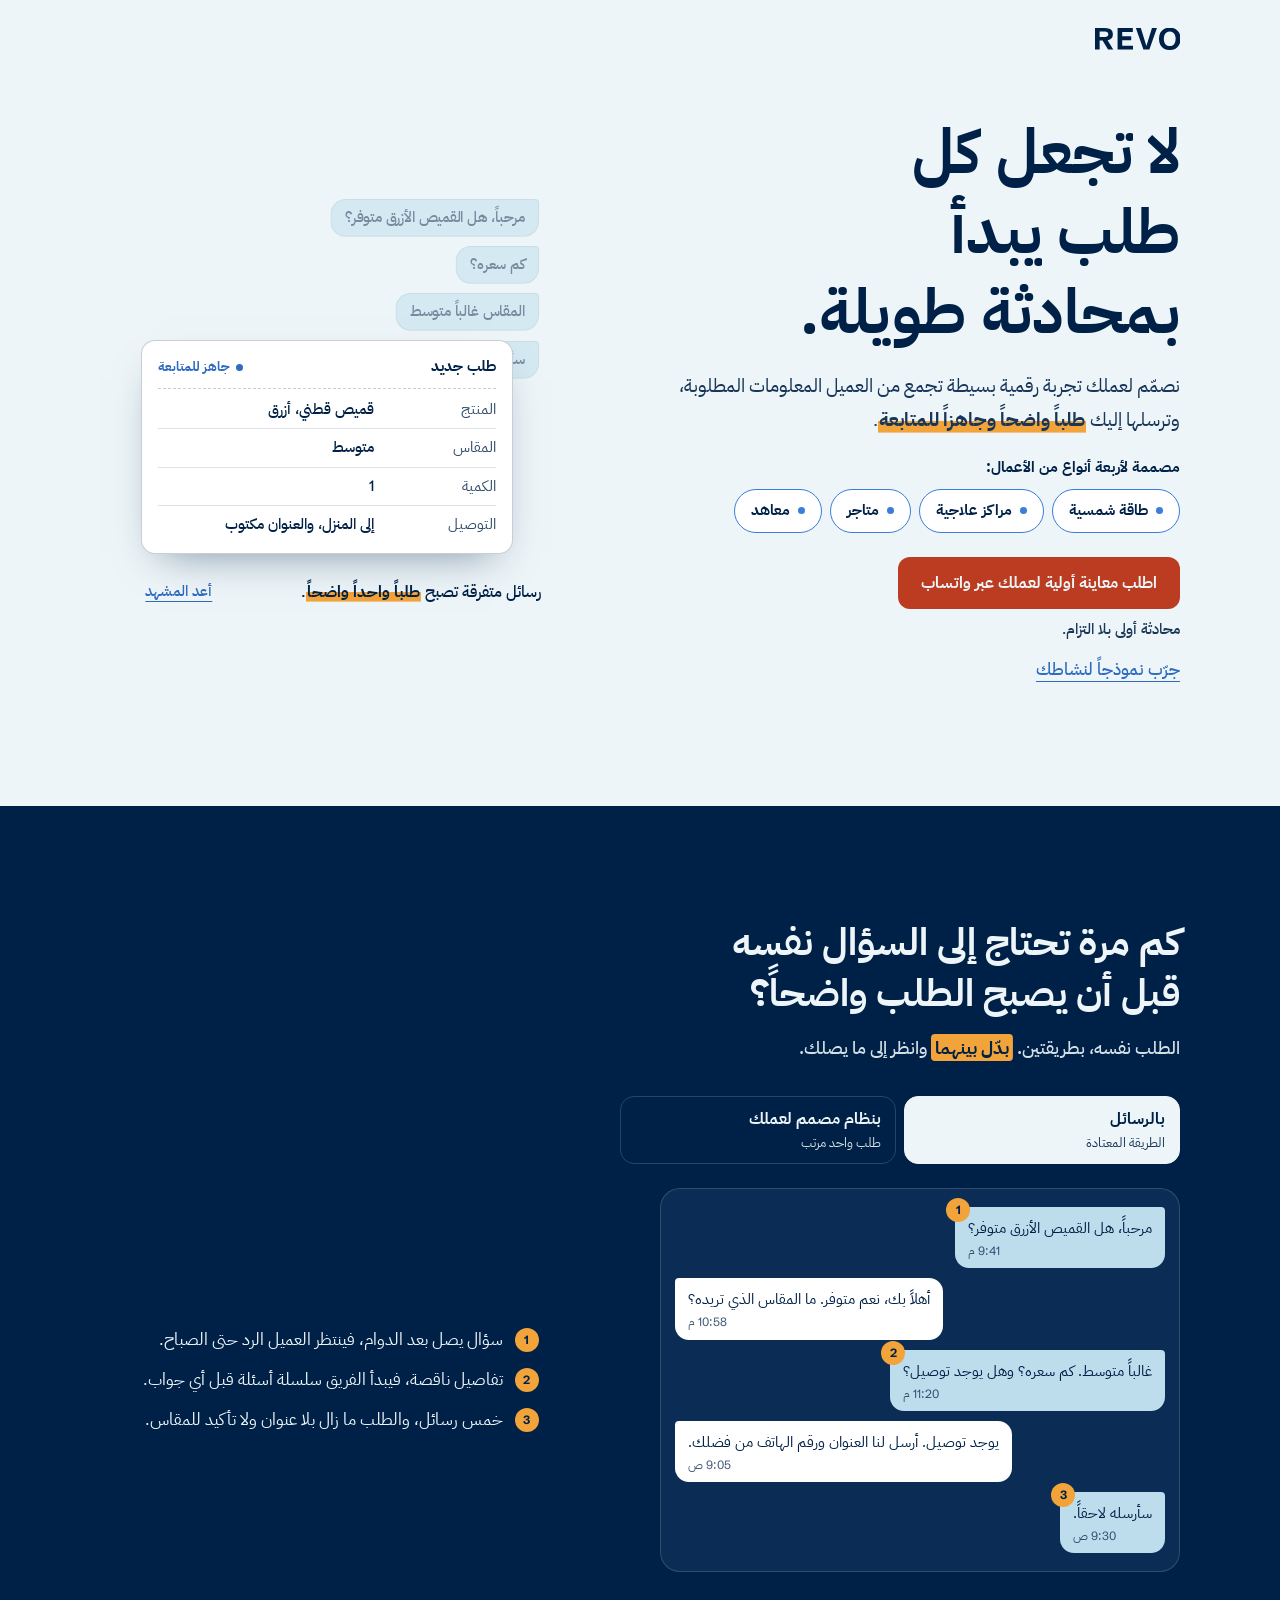
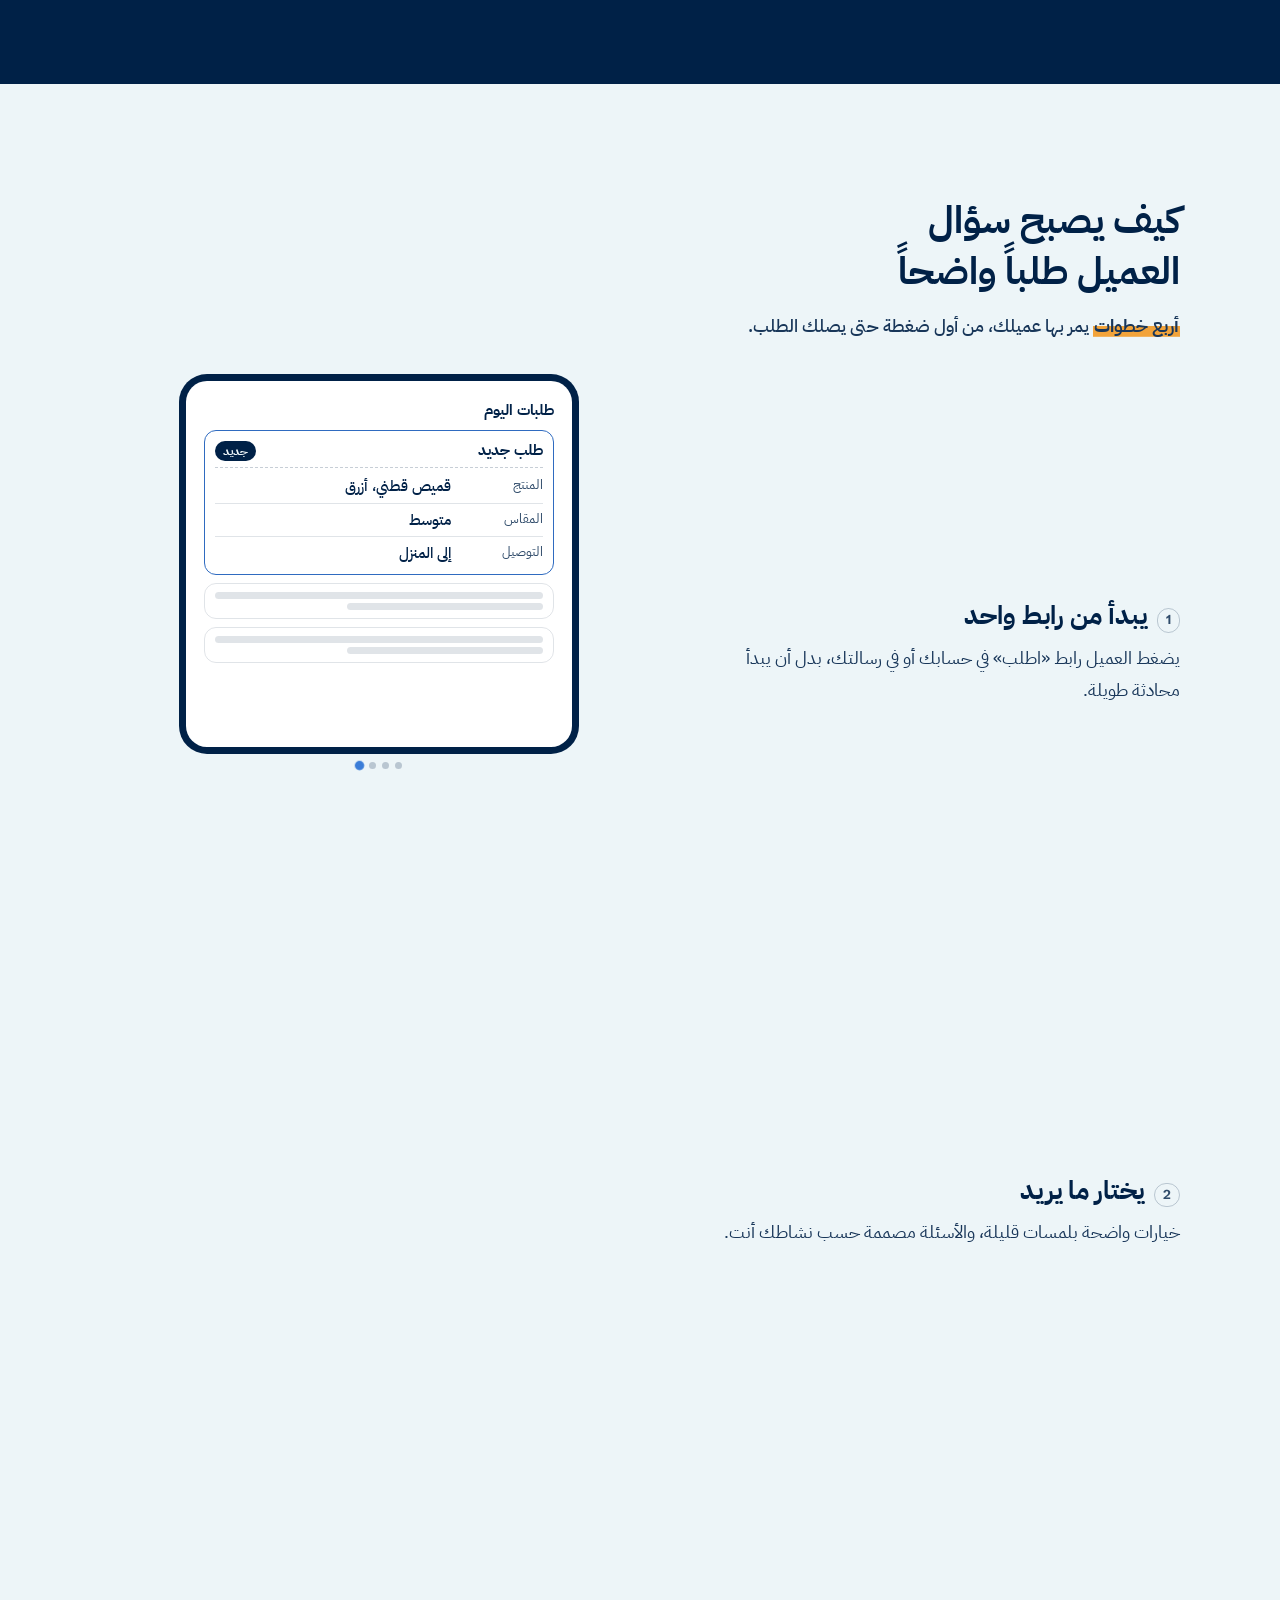
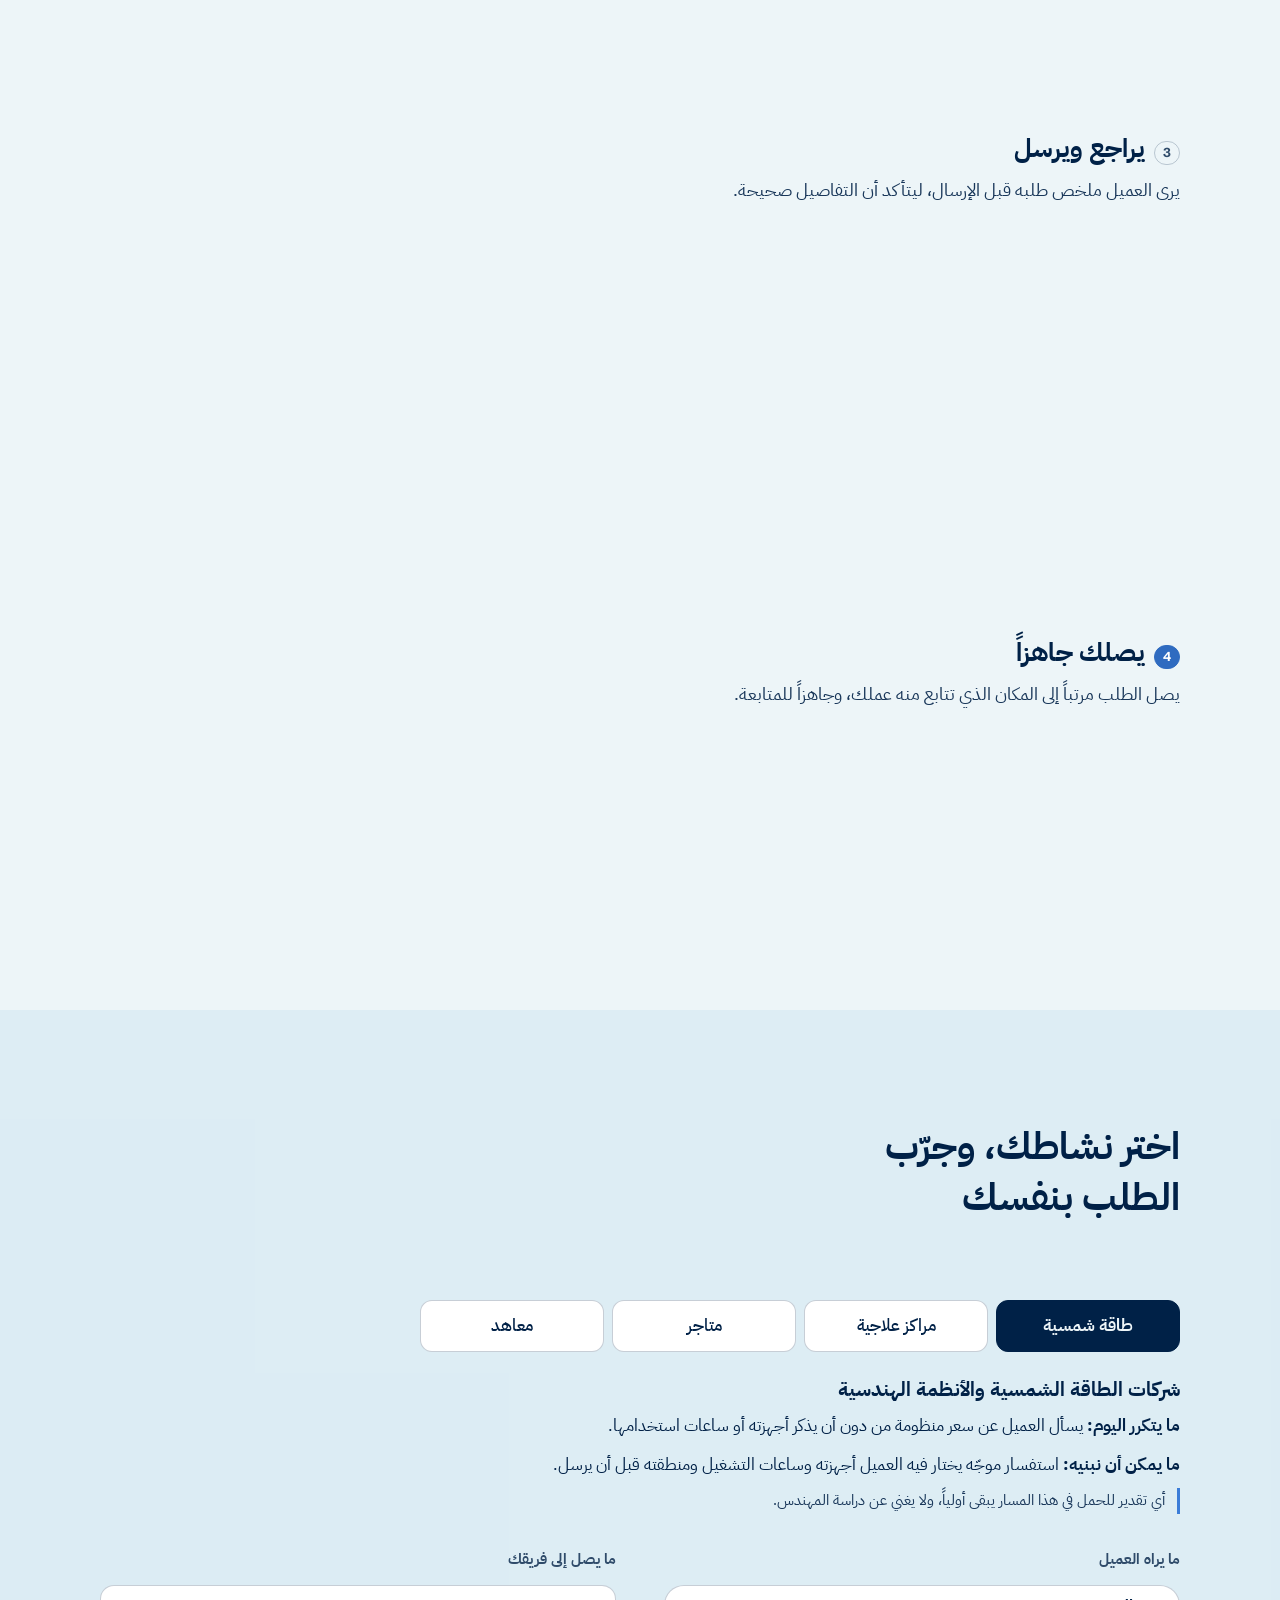
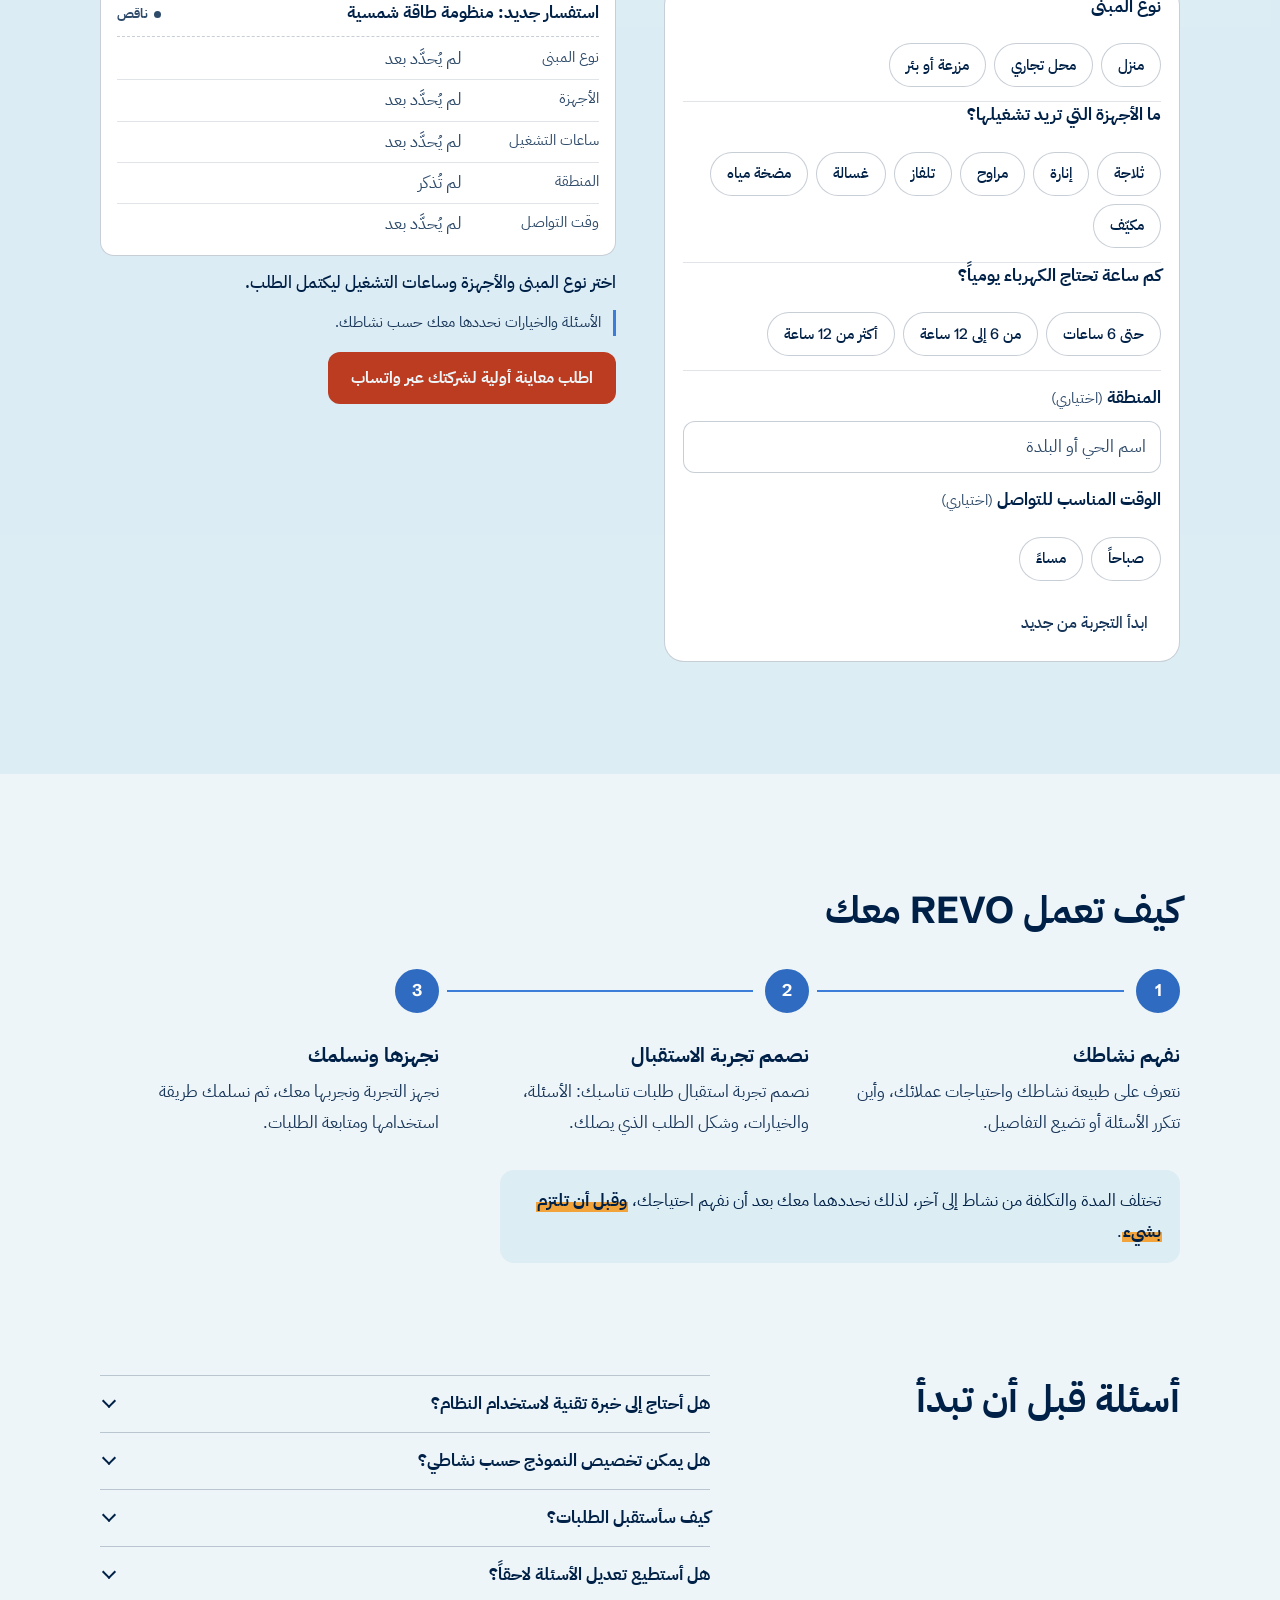
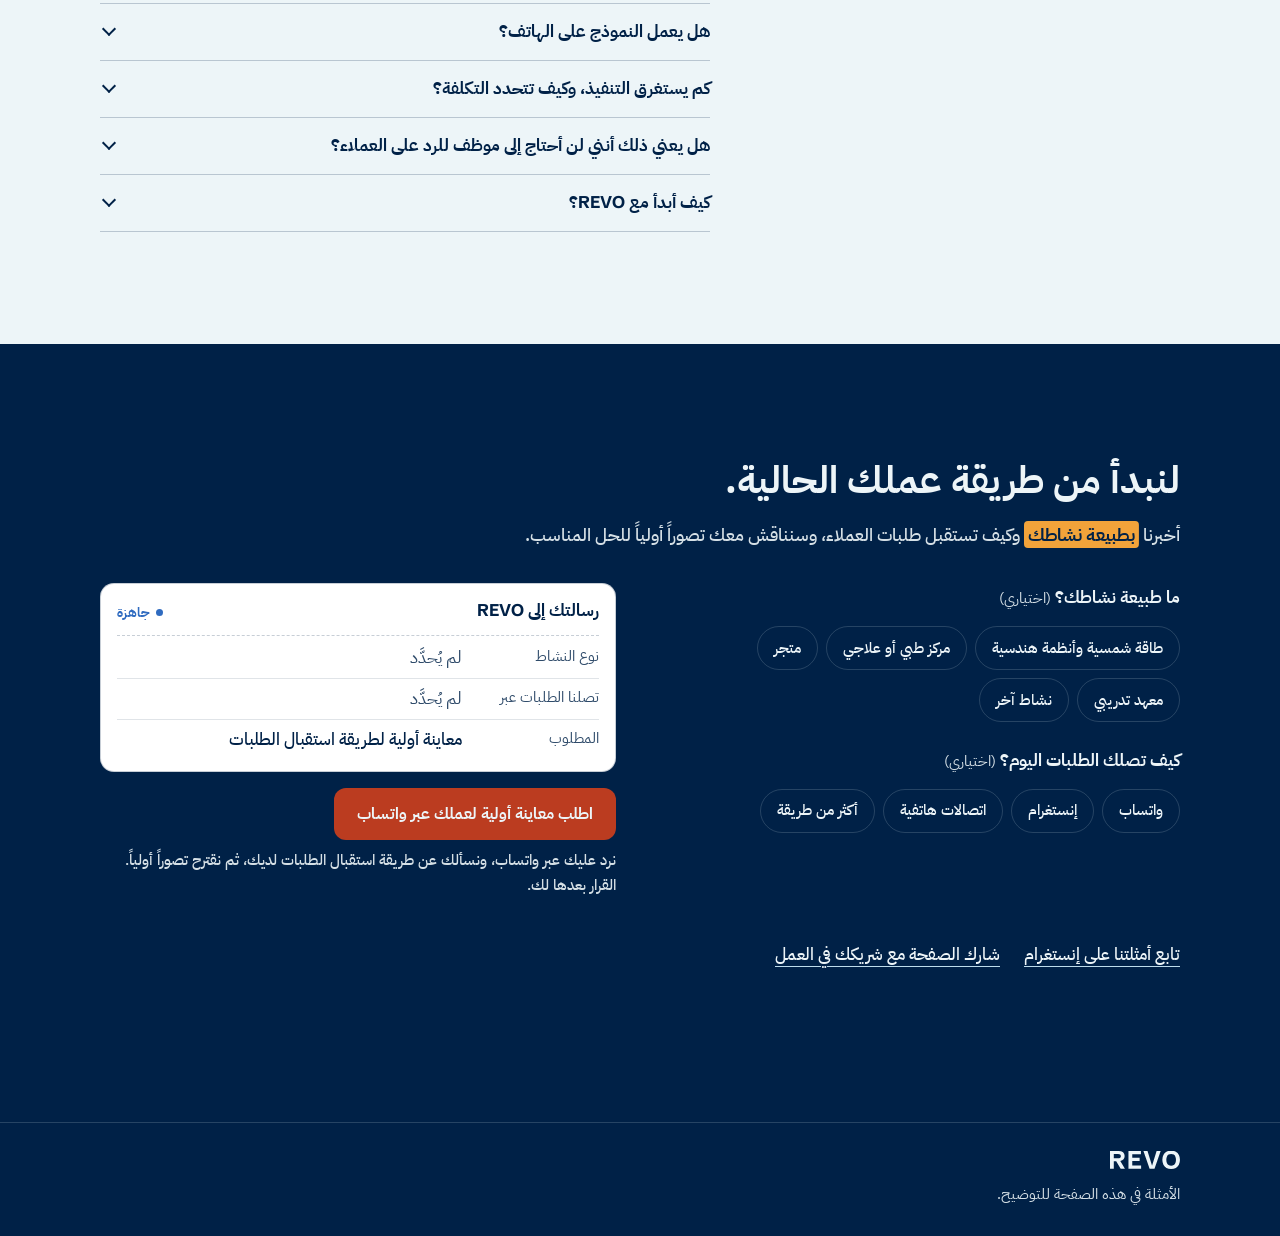
==== commit 4e7d145e: "Remove demo-version notes from the live page Co-Authored-By: Claude Opus 5.5 <noreply@anthropic.com>" ====
--- a/index.html
+++ b/index.html
@@ -119,7 +119,7 @@
           </div>
         </div>
         <figcaption data-reveal data-delay="2350">
-          <span class="cap-text">رسائل متفرقة تصبح <mark class="hl">طلباً واحداً واضحاً</mark>. <span class="tag">مثال توضيحي</span></span>
+          <span class="cap-text">رسائل متفرقة تصبح <mark class="hl">طلباً واحداً واضحاً</mark>.</span>
           <button type="button" class="replay" id="hero-replay" aria-controls="hero-scene">أعد المشهد</button>
         </figcaption>
       </figure>
@@ -178,7 +178,6 @@
               </ol>
             </div>
           </div>
-          <p class="ba-note" data-reveal>المحادثة والطلب مثالان توضيحيان.</p>
         </div>
       </div>
     </section>
@@ -296,7 +295,6 @@
           </article>
 
           <div class="demo js-only">
-            <p class="tag tag-strong" data-reveal>تجربة توضيحية. لا يُرسَل شيء ولا تُحفظ أي بيانات.</p>
             <div class="demo-grid" data-reveal>
               <div class="demo-customer">
                 <p class="pane-label">ما يراه العميل</p>
@@ -312,7 +310,7 @@
                   <dl class="slip-rows" id="demo-rows"></dl>
                 </div>
                 <p class="demo-status" id="demo-status" role="status" aria-live="polite"></p>
-                <p class="note">في النموذج الحقيقي نحدد الأسئلة والخيارات مع فريقك.</p>
+                <p class="note">الأسئلة والخيارات نحددها معك حسب نشاطك.</p>
                 <a class="btn btn-primary" id="demo-cta" data-wa data-wa-cat="solar" data-wa-from="try" href="https://wa.me/" target="_blank" rel="noopener">اطلب معاينة أولية لعملك عبر واتساب</a>
               </div>
             </div>
@@ -351,7 +349,7 @@
         </details>
         <details data-reveal data-step="90">
           <summary>هل يمكن تخصيص النموذج حسب نشاطي؟</summary>
-          <p>نعم. نبدأ من طريقتك الحالية في استقبال الطلبات، ثم نحدد الأسئلة والخيارات وشكل الطلب الذي يصلك حسب نشاطك. الأمثلة في هذه الصفحة للتوضيح فقط.</p>
+          <p>نعم. نبدأ من طريقتك الحالية في استقبال الطلبات، ثم نحدد الأسئلة والخيارات وشكل الطلب الذي يصلك حسب نشاطك.</p>
         </details>
         <details data-reveal data-step="90">
           <summary>كيف سأستقبل الطلبات؟</summary>
@@ -432,7 +430,7 @@
   <footer class="site-footer">
     <div class="container footer-inner">
       <svg class="wordmark" viewBox="0 0 2782.25 715.8203125" role="img" aria-label="REVO" focusable="false"><use href="#revo-wordmark"/></svg>
-      <p>المحادثات والطلبات في هذه الصفحة أمثلة توضيحية، وليست من عملاء حقيقيين.</p>
+      <p>الأمثلة في هذه الصفحة للتوضيح.</p>
     </div>
   </footer>
 
